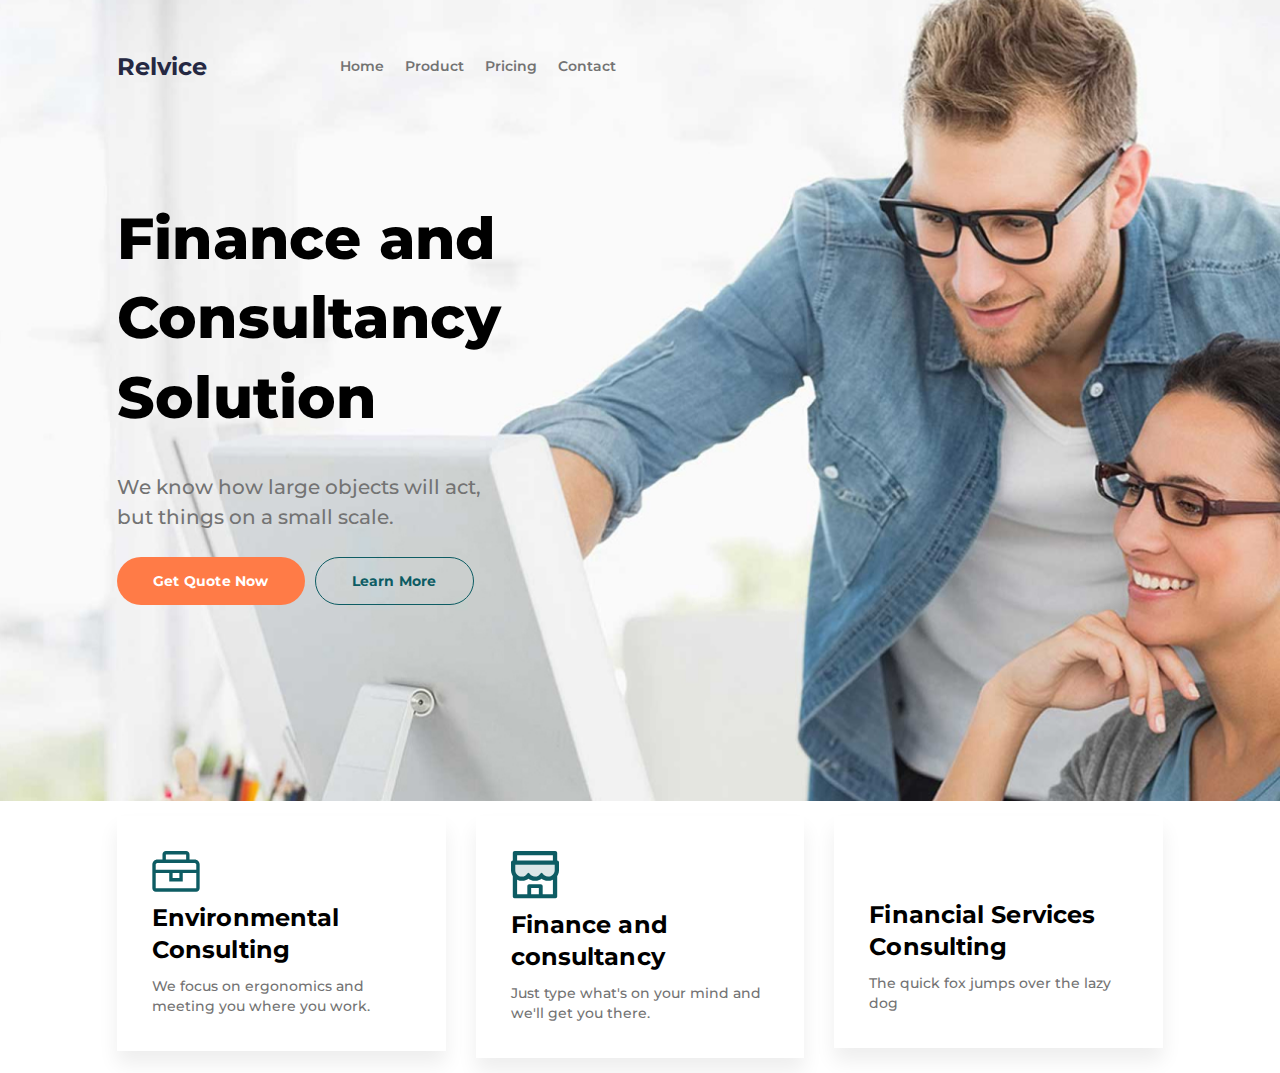
==== Reivise/index.html @ 0634bcf1 "new" ====
<!DOCTYPE html>
<html lang="en">
<head>
    <meta charset="UTF-8">
    <meta name="viewport" content="width=device-width, initial-scale=1.0">
    <link href="https://fonts.googleapis.com/css?family=Montserrat:regular,500,600,700,800&dispaly=swap" rel="stylesheet" />
    <link rel="stylesheet" href="./css/reset.css">
    <link rel="stylesheet" href="./css/style.css">
    <link rel="stylesheet" href="./css/adaptiv.css">
    <title>Relvice</title>
</head>
<body>
    <div class="wrapper">
        <header class="header">
            <div class="header__container _container">
                <a href="" class="header__logo">
                    Relvice
                </a>
                <nav class="header__menu menu">
                    <ul class="menu__list">
                        <li class="menu__item">
                            <a href="" class="menu__link">Home</a>
                        </li>
                        <li class="menu__item">
                            <a href="" class="menu__link">Product</a>
                        </li>
                        <li class="menu__item">
                            <a href="" class="menu__link">Pricing</a>
                        </li>
                        <li class="menu__item">
                            <a href="" class="menu__link">Contact</a>
                        </li>
                    </ul>
                </nav>
            </div>
        </header>
        <main class="page">
            <div class="page__main-block main-block">
                <div class="main-block__container _container">
                    <div class="main-block__body">
                        <h1 class="main-block__title">
                            Finance and Consultancy Solution
                        </h1>
                        <div class="main-block__text">
                            We know how large objects will act, but things on a small scale.
                        </div>
                        <div class="main-block__buttons">
                            <a href="" class="main-block__button">Get Quote Now</a>
                            <a href="" class="main-block__button main-block__button_border">Learn More</a>
                        </div>
                    </div>
                </div>
                <div class="main-block__image _ibg">
                    <img src="./img/main-background.jpg" alt="cover">
                </div>
            </div>
            <section class="page__services services">
                <div class="services__container _container">
                    <div class="services__body">
                        <div class="services__collum">
                            <div class="services__item item-service">
                                <div class="item-service__icon">
                                    <img src="./img/icon_1.svg" alt="Environmental Consulting">
                                </div>
                                <h3 class="item-service__title">
                                    Environmental Consulting
                                </h3>
                                <div class="item-service__text">
                                    We focus on ergonomics and
                                    meeting you where you work.
                                </div>
                            </div>
                        </div>
                        <div class="services__collum">
                            <div class="services__item item-service">
                                <div class="item-service__icon">
                                    <img src="./img/icon_2.svg" alt="Finance and consultancy ">
                                </div>
                                <h3 class="item-service__title">
                                    Finance and consultancy
                                </h3>
                                <div class="item-service__text">
                                    Just type what's on your mind
                                    and we'll get you there.
                                </div>
                            </div>
                        </div>
                        <div class="services__collum">
                            <div class="services__item item-service">
                                <div class="item-service__icon">
                                    <img src="./img/hover-icon_3.svg" alt="Financial Services Consulting">
                                </div>
                                <h3 class="item-service__title">
                                    Financial Services Consulting
                                </h3>
                                <div class="item-service__text">
                                    The quick fox jumps over the
                                    lazy dog
                                </div>
                            </div>
                        </div>
                    </div>
                </div>
            </section>
        </main>
        <footer class="footer">

        </footer>
    </div>
    <script src="./js/script.js"></script>
</body>
</html>
---- Reivise/css/style.css ----
html,
body{
	height: 100%;
	line-height: 1;
	font-size: 14px;
    font-weight: 500;
	font-family: Montserrat;
}

/* colors---------------------------------------------------------------------- */
:root{
    --main-blue: #252842;
    --main-gray: #737373;
    --button-orange:#ff7b47;
    --button-green:#0d5c63;
}

/* Header ----------------------------------------------------------------------*/
.header{
    position: absolute;
    width: 100%;
    left: 0;
    top: 0;
    z-index: 50;
}
.header__container{
    display: flex;

    min-height: 104px;
    align-items: center;
}
.header__logo{
    font-size: 24px;
    font-weight: 700;
    color: var(--main-blue);
}
.header__menu{
    margin: 0px 0px 0px 133px;
}



/* menu -------------------------------------------------------------------------*/

.menu{
    padding: 5px 0;
}
.menu__list{
    flex-wrap: wrap;
    display: flex;
}
.menu__item:not(:last-child){
    margin-right: 21px;
    
}
.menu__link{
    color: var(--main-gray);
    font-weight: 600;
    line-height: 171%;
}

/* main ------------------------------------------------------------- */
.page{
    flex: 1 1 auto;
}
.page__services {}
/* main-block -------------------------------------------------------- */
.main-block{
position: relative;
}
.main-block__body{
    padding: 184px 0px 191px 0px;
    position: relative;
    z-index: 2;
    max-width: 400px;
}
.main-block__body > *:not(:last-child){
    margin-bottom: 35px;
}
.main-block__title{
    font-size: 58px;
    line-height: 137%;
    font-weight: 800;
    letter-spacing: 0.2px;
}
.main-block__text{
    color: var(--main-gray);
    font-size: 20px;
    line-height: 150%;
}
.main-block__buttons{
    display: inline-flex;
    flex-wrap: wrap;
    margin: -10px 0px;
}
.main-block__button{
    background-color: var(--button-orange);
    border-radius: 37px;
    display: flex;
    justify-content: center;
    align-items: center;
    text-align: center;
    letter-spacing: 0.2px;
    color: #fff;
    padding: 5px 36px;
    min-height: 48px;
    font-weight: 700;
    line-height: 150%;
}
.main-block__button_border{
    background-color: transparent;
    color: var(--button-green);
    border: 1px solid var(--button-green);
}
.main-block__image{
    position: absolute;
    width: 100%;
    height: 100%;
    top: 0;
    left: 0;

}

/* card-block-------------------------------------------------------- */

.services__body {
    display: flex;
    margin: 0px -15px;
}

.services__collum {
    padding: 0px 15px;
    flex: 0 1 33.333%;
}

.services__item {
    box-shadow: 0px 13px 19px rgba(0,0, 0, 0.07);
    background-color: #fff;
    padding: 35px;
}
.item-service > *:not(:last-child){
    margin-bottom: 10px;
}


.item-service__title {
    font-weight: 700;
    font-size: 24px;
    letter-spacing: 0.1px;
    line-height: 133%;
}

.item-service__text {
    color: var(--main-gray);
    line-height: 143%;
}


/* footer------------------------------------------------------------ */
---- Reivise/css/adaptiv.css ----
@media (max-width: 1300px) {
    .main-block__image img {
        object-position: right;
    }
}
@media (max-width: 992px){
    .header__menu {
        margin-left: 80px;
    }
    .main-block__image{
        opacity: 0.5;
    }
    .main-block__body{
        padding-top:120px;
    }
}
@media (max-width: 767px){
    .header__menu {
        margin-left: 50px;
    }
}
@media (max-width: 479px){
    .header__menu {
        margin-left: 20px;
    }
    .menu__link{
        font-size: 18px;
    }
    .header__container{
        min-height: 70px;
    }
    .main-block__title{
        font-size: 42px;
    }
    .main-block__button{
        flex: 1 1 100%;
    }
    .main-block__button:not(:last-child){
        margin-bottom: 10px;
    }
}

@media (min-width: 479px){
    .main-block__button{
        margin-right: 10px;
    }
}
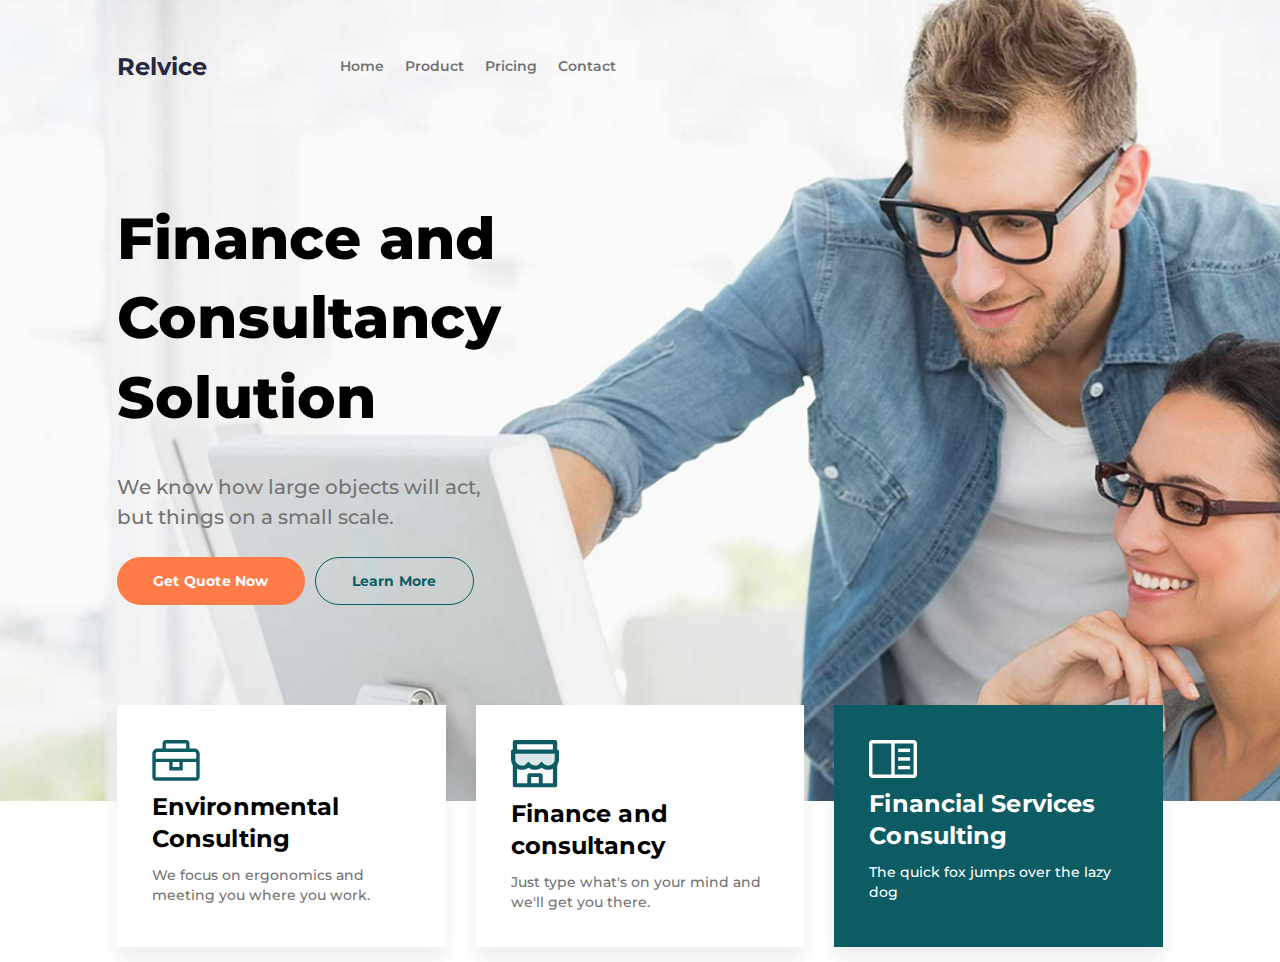
==== commit f4a53238: "new" ====
--- a/Reivise/index.html
+++ b/Reivise/index.html
@@ -1,112 +1,115 @@
 <!DOCTYPE html>
 <html lang="en">
-<head>
-    <meta charset="UTF-8">
-    <meta name="viewport" content="width=device-width, initial-scale=1.0">
-    <link href="https://fonts.googleapis.com/css?family=Montserrat:regular,500,600,700,800&dispaly=swap" rel="stylesheet" />
-    <link rel="stylesheet" href="./css/reset.css">
-    <link rel="stylesheet" href="./css/style.css">
-    <link rel="stylesheet" href="./css/adaptiv.css">
+  <head>
+    <meta charset="UTF-8" />
+    <meta name="viewport" content="width=device-width, initial-scale=1.0" />
+    <link
+      href="https://fonts.googleapis.com/css?family=Montserrat:regular,500,600,700,800&dispaly=swap"
+      rel="stylesheet"
+    />
+    <link rel="stylesheet" href="./css/reset.css" />
+    <link rel="stylesheet" href="./css/style.css" />
+    <link rel="stylesheet" href="./css/adaptiv.css" />
     <title>Relvice</title>
-</head>
-<body>
+  </head>
+  <body>
     <div class="wrapper">
-        <header class="header">
-            <div class="header__container _container">
-                <a href="" class="header__logo">
-                    Relvice
-                </a>
-                <nav class="header__menu menu">
-                    <ul class="menu__list">
-                        <li class="menu__item">
-                            <a href="" class="menu__link">Home</a>
-                        </li>
-                        <li class="menu__item">
-                            <a href="" class="menu__link">Product</a>
-                        </li>
-                        <li class="menu__item">
-                            <a href="" class="menu__link">Pricing</a>
-                        </li>
-                        <li class="menu__item">
-                            <a href="" class="menu__link">Contact</a>
-                        </li>
-                    </ul>
-                </nav>
+      <header class="header">
+        <div class="header__container _container">
+          <a href="" class="header__logo"> Relvice </a>
+          <nav class="header__menu menu">
+            <ul class="menu__list">
+              <li class="menu__item">
+                <a href="" class="menu__link">Home</a>
+              </li>
+              <li class="menu__item">
+                <a href="" class="menu__link">Product</a>
+              </li>
+              <li class="menu__item">
+                <a href="" class="menu__link">Pricing</a>
+              </li>
+              <li class="menu__item">
+                <a href="" class="menu__link">Contact</a>
+              </li>
+            </ul>
+          </nav>
+        </div>
+      </header>
+      <main class="page">
+        <div class="page__main-block main-block">
+          <div class="main-block__container _container">
+            <div class="main-block__body">
+              <h1 class="main-block__title">
+                Finance and Consultancy Solution
+              </h1>
+              <div class="main-block__text">
+                We know how large objects will act, but things on a small scale.
+              </div>
+              <div class="main-block__buttons">
+                <a href="" class="main-block__button">Get Quote Now</a>
+                <a href="" class="main-block__button main-block__button_border"
+                  >Learn More</a
+                >
+              </div>
             </div>
-        </header>
-        <main class="page">
-            <div class="page__main-block main-block">
-                <div class="main-block__container _container">
-                    <div class="main-block__body">
-                        <h1 class="main-block__title">
-                            Finance and Consultancy Solution
-                        </h1>
-                        <div class="main-block__text">
-                            We know how large objects will act, but things on a small scale.
-                        </div>
-                        <div class="main-block__buttons">
-                            <a href="" class="main-block__button">Get Quote Now</a>
-                            <a href="" class="main-block__button main-block__button_border">Learn More</a>
-                        </div>
-                    </div>
+          </div>
+          <div class="main-block__image _ibg">
+            <img src="./img/main-background.jpg" alt="cover" />
+          </div>
+        </div>
+        <section class="page__services services">
+          <div class="services__container _container">
+            <div class="services__body">
+              <div class="services__collum">
+                <div class="services__item item-service">
+                  <div class="item-service__icon">
+                    <img
+                      src="./img/icon_1.svg"
+                      alt="Environmental Consulting"
+                    />
+                  </div>
+                  <h3 class="item-service__title">Environmental Consulting</h3>
+                  <div class="item-service__text">
+                    We focus on ergonomics and meeting you where you work.
+                  </div>
                 </div>
-                <div class="main-block__image _ibg">
-                    <img src="./img/main-background.jpg" alt="cover">
+              </div>
+              <div class="services__collum">
+                <div class="services__item item-service">
+                  <div class="item-service__icon">
+                    <img
+                      src="./img/icon_2.svg"
+                      alt="Finance and consultancy "
+                    />
+                  </div>
+                  <h3 class="item-service__title">Finance and consultancy</h3>
+                  <div class="item-service__text">
+                    Just type what's on your mind and we'll get you there.
+                  </div>
                 </div>
+              </div>
+              <div class="services__collum">
+                <div class="services__item item-service item-service__green">
+                  <div class="item-service__icon">
+                    <img
+                      src="./img/hover-icon_3.svg"
+                      alt="Financial Services Consulting"
+                    />
+                  </div>
+                  <h3 class="item-service__title">
+                    Financial Services Consulting
+                  </h3>
+                  <div class="item-service__text">
+                    The quick fox jumps over the lazy dog
+                  </div>
+                </div>
+              </div>
             </div>
-            <section class="page__services services">
-                <div class="services__container _container">
-                    <div class="services__body">
-                        <div class="services__collum">
-                            <div class="services__item item-service">
-                                <div class="item-service__icon">
-                                    <img src="./img/icon_1.svg" alt="Environmental Consulting">
-                                </div>
-                                <h3 class="item-service__title">
-                                    Environmental Consulting
-                                </h3>
-                                <div class="item-service__text">
-                                    We focus on ergonomics and
-                                    meeting you where you work.
-                                </div>
-                            </div>
-                        </div>
-                        <div class="services__collum">
-                            <div class="services__item item-service">
-                                <div class="item-service__icon">
-                                    <img src="./img/icon_2.svg" alt="Finance and consultancy ">
-                                </div>
-                                <h3 class="item-service__title">
-                                    Finance and consultancy
-                                </h3>
-                                <div class="item-service__text">
-                                    Just type what's on your mind
-                                    and we'll get you there.
-                                </div>
-                            </div>
-                        </div>
-                        <div class="services__collum">
-                            <div class="services__item item-service">
-                                <div class="item-service__icon">
-                                    <img src="./img/hover-icon_3.svg" alt="Financial Services Consulting">
-                                </div>
-                                <h3 class="item-service__title">
-                                    Financial Services Consulting
-                                </h3>
-                                <div class="item-service__text">
-                                    The quick fox jumps over the
-                                    lazy dog
-                                </div>
-                            </div>
-                        </div>
-                    </div>
-                </div>
-            </section>
-        </main>
-        <footer class="footer">
-
-        </footer>
+          </div>
+        </section>
+      </main>
+      <footer class="footer"></footer>
     </div>
     <script src="./js/script.js"></script>
-</body>
-</html>+  </body>
+</html>
--- a/Reivise/css/style.css
+++ b/Reivise/css/style.css
@@ -1,99 +1,100 @@
 html,
-body{
-	height: 100%;
-	line-height: 1;
-	font-size: 14px;
+body {
+    height: 100%;
+    line-height: 1;
+    font-size: 14px;
     font-weight: 500;
-	font-family: Montserrat;
+    font-family: Montserrat;
 }
 
 /* colors---------------------------------------------------------------------- */
-:root{
+:root {
     --main-blue: #252842;
     --main-gray: #737373;
-    --button-orange:#ff7b47;
-    --button-green:#0d5c63;
+    --button-orange: #ff7b47;
+    --button-green: #0d5c63;
 }
 
 /* Header ----------------------------------------------------------------------*/
-.header{
+.header {
     position: absolute;
     width: 100%;
     left: 0;
     top: 0;
     z-index: 50;
 }
-.header__container{
+.header__container {
     display: flex;
 
     min-height: 104px;
     align-items: center;
 }
-.header__logo{
+.header__logo {
     font-size: 24px;
     font-weight: 700;
     color: var(--main-blue);
 }
-.header__menu{
+.header__menu {
     margin: 0px 0px 0px 133px;
 }
 
-
-
 /* menu -------------------------------------------------------------------------*/
 
-.menu{
+.menu {
     padding: 5px 0;
 }
-.menu__list{
+.menu__list {
     flex-wrap: wrap;
     display: flex;
 }
-.menu__item:not(:last-child){
+.menu__item:not(:last-child) {
     margin-right: 21px;
-    
 }
-.menu__link{
+.menu__link {
     color: var(--main-gray);
     font-weight: 600;
     line-height: 171%;
 }
 
 /* main ------------------------------------------------------------- */
-.page{
+.page {
     flex: 1 1 auto;
 }
-.page__services {}
+.page__services {
+    margin-top: -111px;
+    position: relative;
+    z-index: 2;
+}
 /* main-block -------------------------------------------------------- */
-.main-block{
-position: relative;
+.main-block {
+    position: relative;
 }
-.main-block__body{
+.main-block__body {
     padding: 184px 0px 191px 0px;
     position: relative;
     z-index: 2;
     max-width: 400px;
 }
-.main-block__body > *:not(:last-child){
+.main-block__body > *:not(:last-child) {
     margin-bottom: 35px;
 }
-.main-block__title{
+.main-block__title {
     font-size: 58px;
     line-height: 137%;
     font-weight: 800;
     letter-spacing: 0.2px;
 }
-.main-block__text{
+.main-block__text {
     color: var(--main-gray);
     font-size: 20px;
     line-height: 150%;
 }
-.main-block__buttons{
+.main-block__buttons {
     display: inline-flex;
     flex-wrap: wrap;
     margin: -10px 0px;
 }
-.main-block__button{
+.main-block__button {
     background-color: var(--button-orange);
     border-radius: 37px;
     display: flex;
@@ -107,41 +108,45 @@
     font-weight: 700;
     line-height: 150%;
 }
-.main-block__button_border{
+.main-block__button_border {
     background-color: transparent;
     color: var(--button-green);
     border: 1px solid var(--button-green);
 }
-.main-block__image{
+.main-block__image {
     position: absolute;
     width: 100%;
     height: 100%;
     top: 0;
     left: 0;
-
 }
 
 /* card-block-------------------------------------------------------- */
 
-.services__body {
-    display: flex;
-    margin: 0px -15px;
-}
-
 .services__collum {
     padding: 0px 15px;
     flex: 0 1 33.333%;
+    margin-bottom: 30px;
 }
 
 .services__item {
-    box-shadow: 0px 13px 19px rgba(0,0, 0, 0.07);
+    height: 100%;
+    box-shadow: 0px 13px 19px rgba(0, 0, 0, 0.07);
     background-color: #fff;
     padding: 35px;
 }
-.item-service > *:not(:last-child){
+.item-service__green {
+    background-color: var(--button-green);
+}
+.item-service__green .item-service__title {
+    color: #fff;
+}
+.item-service__green .item-service__text {
+    color: #fff;
+}
+.item-service > *:not(:last-child) {
     margin-bottom: 10px;
 }
-
 
 .item-service__title {
     font-weight: 700;
@@ -155,5 +160,4 @@
     line-height: 143%;
 }
 
-
 /* footer------------------------------------------------------------ */
--- a/Reivise/css/adaptiv.css
+++ b/Reivise/css/adaptiv.css
@@ -3,45 +3,59 @@
         object-position: right;
     }
 }
-@media (max-width: 992px){
+@media (max-width: 992px) {
     .header__menu {
         margin-left: 80px;
     }
-    .main-block__image{
+    .main-block__image {
         opacity: 0.5;
     }
-    .main-block__body{
-        padding-top:120px;
+    .main-block__body {
+        padding-top: 120px;
+    }
+    .services__collum {
+        flex: 0 1 50%;
+    }
+    .services__collum:last-child {
+        flex: 1 1 100%;
     }
 }
-@media (max-width: 767px){
+
+@media (max-width: 767px) {
     .header__menu {
         margin-left: 50px;
     }
 }
-@media (max-width: 479px){
+@media (min-width: 670px) {
+    .services__body {
+        display: flex;
+        flex-wrap: wrap;
+        margin: 0px -15px -30px;
+    }
+}
+@media (max-width: 479px) {
     .header__menu {
         margin-left: 20px;
     }
-    .menu__link{
+    .menu__link {
         font-size: 18px;
     }
-    .header__container{
+    .header__container {
         min-height: 70px;
     }
-    .main-block__title{
+    .main-block__title {
         font-size: 42px;
     }
-    .main-block__button{
+    .main-block__button {
         flex: 1 1 100%;
     }
-    .main-block__button:not(:last-child){
+    .main-block__button:not(:last-child) {
         margin-bottom: 10px;
     }
 }
 
-@media (min-width: 479px){
-    .main-block__button{
+@media (min-width: 479px) {
+    .main-block__button {
         margin-right: 10px;
     }
 }
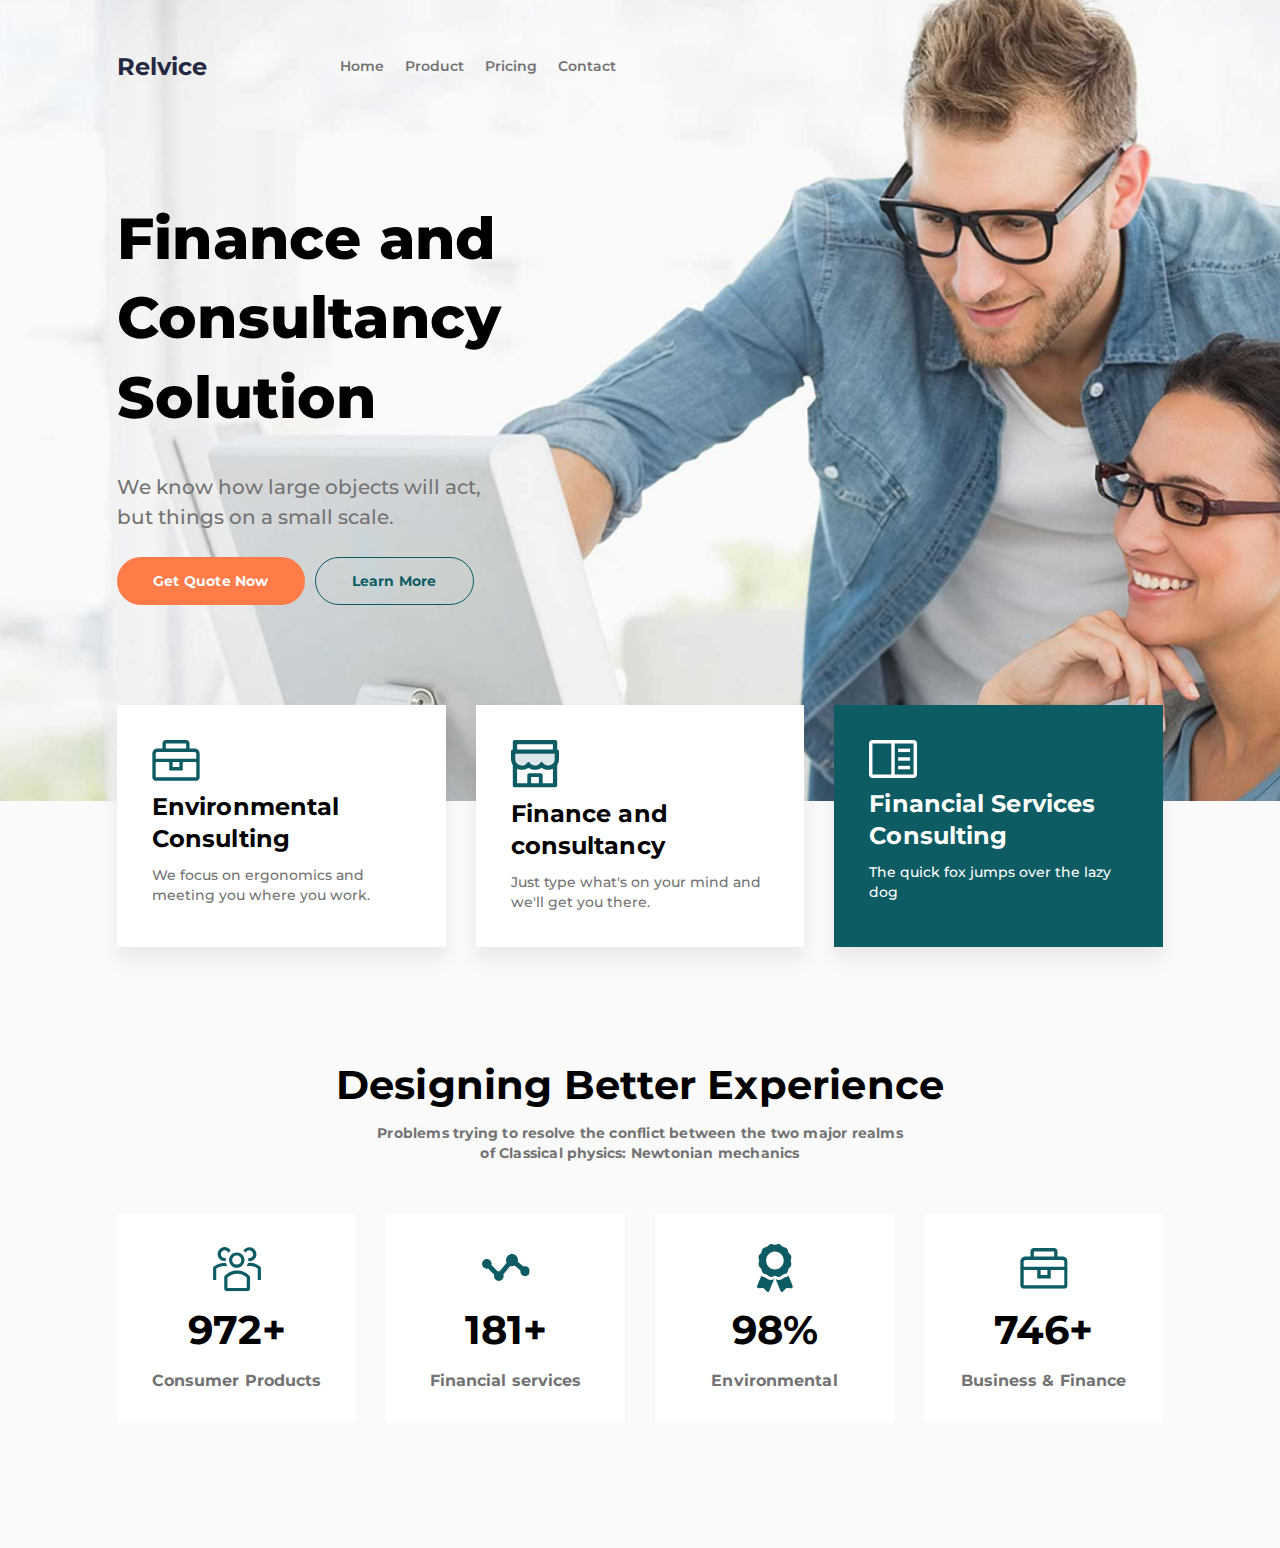
==== commit bf4a6e67: "new" ====
--- a/Reivise/index.html
+++ b/Reivise/index.html
@@ -64,7 +64,7 @@
                 <div class="services__item item-service">
                   <div class="item-service__icon">
                     <img
-                      src="./img/icon_1.svg"
+                      src="./img/services/icon_1.svg"
                       alt="Environmental Consulting"
                     />
                   </div>
@@ -78,7 +78,7 @@
                 <div class="services__item item-service">
                   <div class="item-service__icon">
                     <img
-                      src="./img/icon_2.svg"
+                      src="./img/services/icon_2.svg"
                       alt="Finance and consultancy "
                     />
                   </div>
@@ -92,7 +92,7 @@
                 <div class="services__item item-service item-service__green">
                   <div class="item-service__icon">
                     <img
-                      src="./img/hover-icon_3.svg"
+                      src="./img/services/hover-icon_3.svg"
                       alt="Financial Services Consulting"
                     />
                   </div>
@@ -107,6 +107,56 @@
             </div>
           </div>
         </section>
+        <section class="advantages page__advantages">
+          <div class="advantages__container _container">
+            <div class="advantages__header header-block">
+              <h2 class="header-block__title">Designing Better Experience</h2>
+              <div class="header-block__sub-title">
+                Problems trying to resolve the conflict between the two major
+                realms <br />
+                of Classical physics: Newtonian mechanics
+              </div>
+            </div>
+            <div class="advantages__body">
+              <div class="advantages__collum">
+                <div class="advantages__item">
+                  <div class="advantages__icon">
+                    <img src="./img/advantages/consumers.svg" alt="" />
+                  </div>
+                  <div class="advantages__value">972+</div>
+                  <div class="advantages__text">Consumer Products</div>
+                </div>
+              </div>
+              <div class="advantages__collum">
+                <div class="advantages__item">
+                  <div class="advantages__icon">
+                    <img src="./img/advantages/finance.svg" alt="" />
+                  </div>
+                  <div class="advantages__value">181+</div>
+                  <div class="advantages__text">Financial services</div>
+                </div>
+              </div>
+              <div class="advantages__collum">
+                <div class="advantages__item">
+                  <div class="advantages__icon">
+                    <img src="./img/advantages/environmental.svg" alt="" />
+                  </div>
+                  <div class="advantages__value">98%</div>
+                  <div class="advantages__text">Environmental</div>
+                </div>
+              </div>
+              <div class="advantages__collum">
+                <div class="advantages__item">
+                  <div class="advantages__icon">
+                    <img src="./img/advantages/business.svg" alt="" />
+                  </div>
+                  <div class="advantages__value">746+</div>
+                  <div class="advantages__text">Business & Finance</div>
+                </div>
+              </div>
+            </div>
+          </div>
+        </section>
       </main>
       <footer class="footer"></footer>
     </div>
--- a/Reivise/css/style.css
+++ b/Reivise/css/style.css
@@ -5,6 +5,7 @@
     font-size: 14px;
     font-weight: 500;
     font-family: Montserrat;
+    background-color: var(--background-white);
 }
 
 /* colors---------------------------------------------------------------------- */
@@ -13,6 +14,8 @@
     --main-gray: #737373;
     --button-orange: #ff7b47;
     --button-green: #0d5c63;
+    --base-white: #fff;
+    --background-white: #fafafa;
 }
 
 /* Header ----------------------------------------------------------------------*/
@@ -38,25 +41,7 @@
     margin: 0px 0px 0px 133px;
 }
 
-/* menu -------------------------------------------------------------------------*/
-
-.menu {
-    padding: 5px 0;
-}
-.menu__list {
-    flex-wrap: wrap;
-    display: flex;
-}
-.menu__item:not(:last-child) {
-    margin-right: 21px;
-}
-.menu__link {
-    color: var(--main-gray);
-    font-weight: 600;
-    line-height: 171%;
-}
-
-/* main ------------------------------------------------------------- */
+/* page ------------------------------------------------------------- */
 .page {
     flex: 1 1 auto;
 }
@@ -65,6 +50,45 @@
     position: relative;
     z-index: 2;
 }
+.page__advantages {
+}
+/* header-block ------------------------------------------------------------- */
+
+.header-block {
+    text-align: center;
+    font-weight: 700;
+    letter-spacing: 0.2px;
+}
+.header-block__title {
+    font-size: 40px;
+    line-height: 142%;
+}
+.header-block__title:not(:last-child) {
+    margin-bottom: 10px;
+}
+.header-block__sub-title {
+    line-height: 142%;
+    color: var(--main-gray);
+}
+
+/* menu -------------------------------------------------------------------------*/
+
+.menu {
+    padding: 5px 0;
+}
+.menu__list {
+    flex-wrap: wrap;
+    display: flex;
+}
+.menu__item:not(:last-child) {
+    margin-right: 21px;
+}
+.menu__link {
+    color: var(--main-gray);
+    font-weight: 600;
+    line-height: 171%;
+}
+
 /* main-block -------------------------------------------------------- */
 .main-block {
     position: relative;
@@ -102,7 +126,7 @@
     align-items: center;
     text-align: center;
     letter-spacing: 0.2px;
-    color: #fff;
+    color: var(--base-white);
     padding: 5px 36px;
     min-height: 48px;
     font-weight: 700;
@@ -132,17 +156,17 @@
 .services__item {
     height: 100%;
     box-shadow: 0px 13px 19px rgba(0, 0, 0, 0.07);
-    background-color: #fff;
+    background-color: var(--base-white);
     padding: 35px;
 }
 .item-service__green {
     background-color: var(--button-green);
 }
 .item-service__green .item-service__title {
-    color: #fff;
+    color: var(--base-white);
 }
 .item-service__green .item-service__text {
-    color: #fff;
+    color: var(--base-white);
 }
 .item-service > *:not(:last-child) {
     margin-bottom: 10px;
@@ -159,5 +183,47 @@
     color: var(--main-gray);
     line-height: 143%;
 }
+/* advantages-------------------------------------------------------- */
+.advantages {
+    padding: 80px 0px;
+}
+.advantages__header {
+    margin-bottom: 50px;
+}
+.advantages__body {
+    display: flex;
+    flex-wrap: wrap;
+    margin: 0px -15px;
+}
+.advantages__collum {
+    margin-bottom: 30px;
+    padding: 0px 15px;
+    flex: 0 1 25%;
+}
+.advantages__item {
+    background-color: var(--base-white);
+    padding: 30px;
+    font-weight: 700;
+    text-align: center;
+}
+.advantages__item > *:not(:last-child) {
+    margin-bottom: 10px;
+}
+.advantages__icon {
+    height: 48px;
+    display: flex;
+    align-items: flex-end;
+    justify-content: center;
+}
+.advantages__value {
+    font-size: 40px;
+    line-height: 142%;
+}
+.advantages__text {
+    color: var(--main-gray);
+    font-size: 16px;
+    letter-spacing: 0.1px;
+    line-height: 150%;
+}
 
 /* footer------------------------------------------------------------ */
--- a/Reivise/css/adaptiv.css
+++ b/Reivise/css/adaptiv.css
@@ -1,6 +1,11 @@
 @media (max-width: 1300px) {
     .main-block__image img {
         object-position: right;
+    }
+}
+@media (max-width: 1020px) {
+    .advantages__collum {
+        flex: 0 1 50%;
     }
 }
 @media (max-width: 992px) {
@@ -19,18 +24,37 @@
     .services__collum:last-child {
         flex: 1 1 100%;
     }
+    .services__item {
+        padding: 25px;
+    }
+    .services__collum:not(:last-child) {
+        margin-bottom: 30px;
+    }
+    .advantages {
+        padding: 50px 0px;
+    }
+    .header-block__title {
+        font-size: 35px;
+    }
 }
 
 @media (max-width: 767px) {
     .header__menu {
         margin-left: 50px;
     }
+    .advantages {
+        padding: 30px 0px;
+    }
+    .header-block__title {
+        font-size: 30px;
+    }
+    .advantages__header {
+        margin-bottom: 25px;
+    }
 }
-@media (min-width: 670px) {
-    .services__body {
-        display: flex;
-        flex-wrap: wrap;
-        margin: 0px -15px -30px;
+@media (max-width: 560px) {
+    .advantages__collum {
+        flex: 0 1 100%;
     }
 }
 @media (max-width: 479px) {
@@ -54,6 +78,14 @@
     }
 }
 
+@media (min-width: 670px) {
+    .services__body {
+        display: flex;
+        flex-wrap: wrap;
+        margin: 0px -15px -30px;
+    }
+}
+
 @media (min-width: 479px) {
     .main-block__button {
         margin-right: 10px;
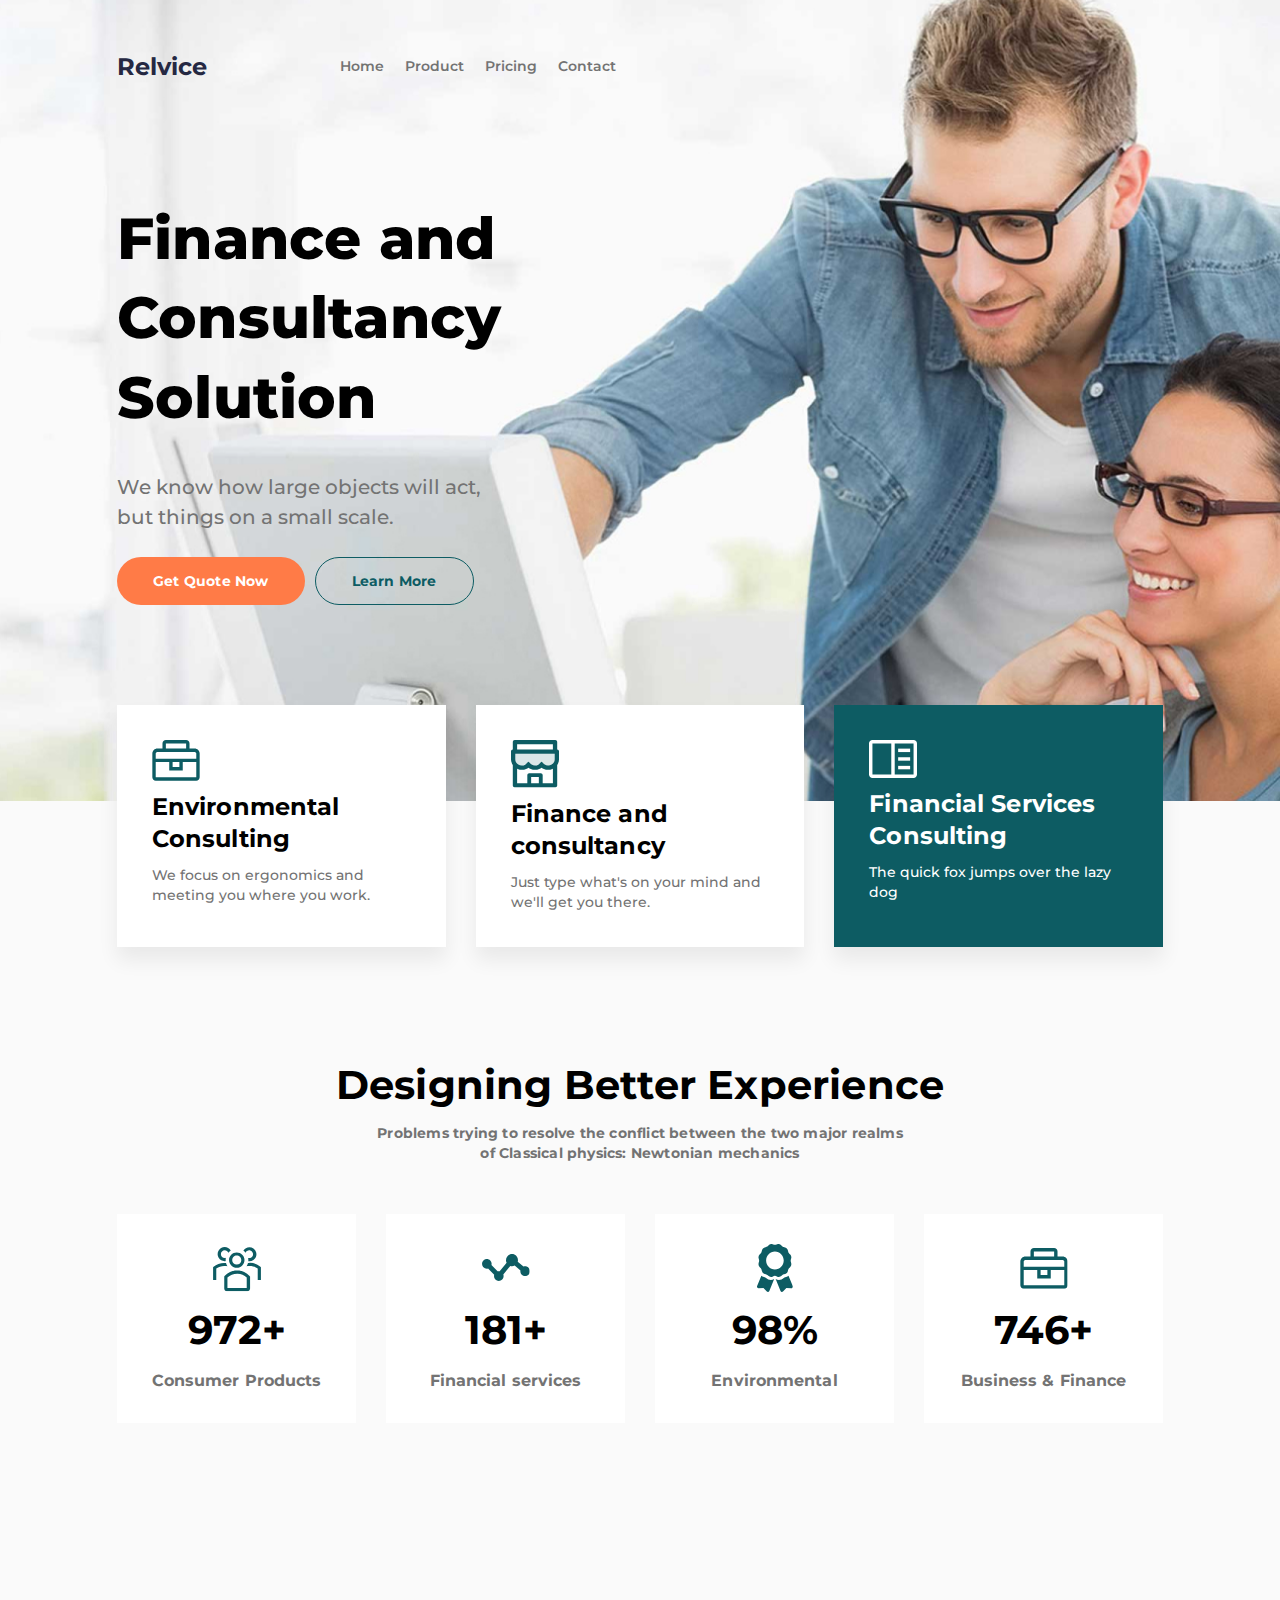
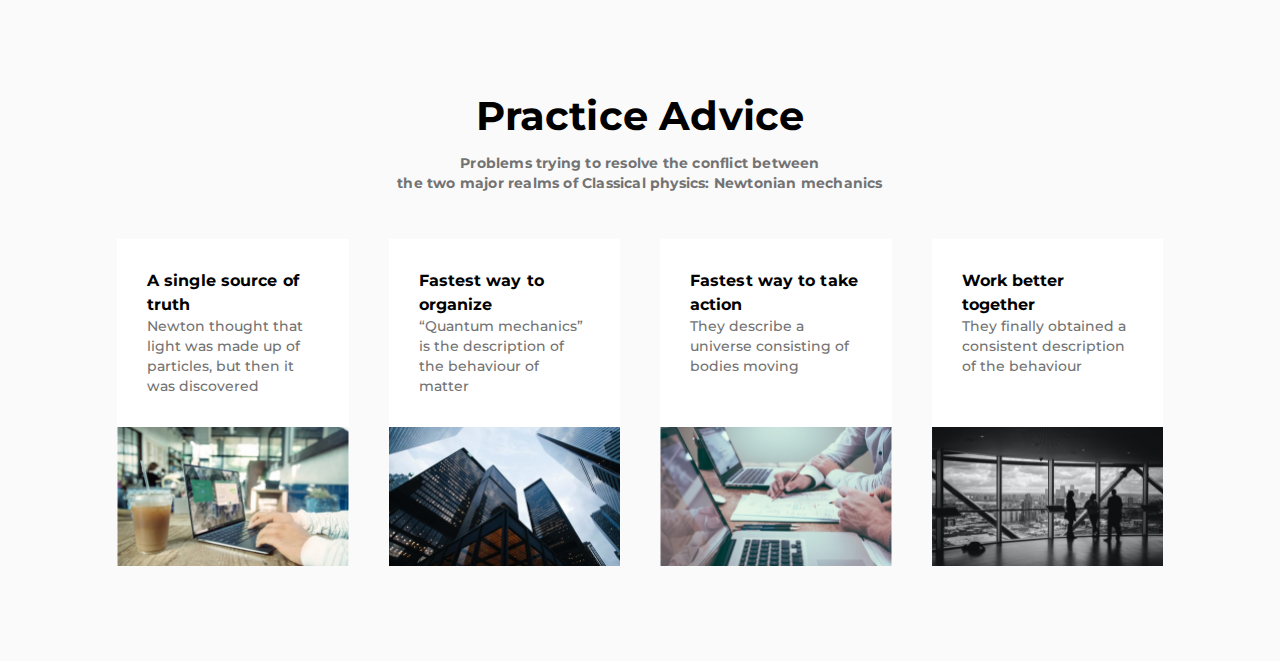
==== commit 6d878cf9: "new again" ====
--- a/Reivise/index.html
+++ b/Reivise/index.html
@@ -157,6 +157,88 @@
             </div>
           </div>
         </section>
+        <section class="page__practice practice">
+          <div class="practice__container _container">
+            <div class="practice__header header-block">
+              <h2 class="header-block__title">Practice Advice</h2>
+              <div class="header-block__sub-title">
+                Problems trying to resolve the conflict between <br />
+                the two major realms of Classical physics: Newtonian mechanics
+              </div>
+            </div>
+            <div class="practice__body">
+              <div class="practice__collum">
+                <article class="practice__item item-practice">
+                  <div class="item-plactice__content">
+                    <a href="" class="item-practice__link">
+                      <h4 class="item-practice__title">
+                        A single source of truth
+                      </h4>
+                    </a>
+                    <div class="item-practice__text">
+                      Newton thought that light was made up of particles, but
+                      then it was discovered
+                    </div>
+                  </div>
+                  <a class="item-practice__image _ibg">
+                    <img src="./img/practice/practice_1.jpg" alt="" />
+                  </a>
+                </article>
+              </div>
+              <div class="practice__collum">
+                <article class="practice__item item-practice">
+                  <div class="item-plactice__content">
+                    <a href="" class="item-practice__link">
+                      <h4 class="item-practice__title">
+                        Fastest way to organize
+                      </h4>
+                    </a>
+                    <div class="item-practice__text">
+                      “Quantum mechanics” is the description of the behaviour of
+                      matter
+                    </div>
+                  </div>
+                  <a class="item-practice__image _ibg">
+                    <img src="./img/practice/practice_2.jpg" alt="" />
+                  </a>
+                </article>
+              </div>
+              <div class="practice__collum">
+                <article class="practice__item item-practice">
+                  <div class="item-plactice__content">
+                    <a href="" class="item-practice__link">
+                      <h4 class="item-practice__title">
+                        Fastest way to take action
+                      </h4>
+                    </a>
+                    <div class="item-practice__text">
+                      They describe a universe consisting of bodies moving
+                    </div>
+                  </div>
+                  <a class="item-practice__image _ibg">
+                    <img src="./img/practice/practice_3.jpg" alt="" />
+                  </a>
+                </article>
+              </div>
+              <div class="practice__collum">
+                <article class="practice__item item-practice">
+                  <div class="item-plactice__content">
+                    <a href="" class="item-practice__link">
+                      <h4 class="item-practice__title">Work better together</h4>
+                    </a>
+                    <div class="item-practice__text">
+                      They finally obtained a consistent description of the
+                      behaviour
+                    </div>
+                  </div>
+                  <a class="item-practice__image _ibg">
+                    <img src="./img/practice/practice_4.jpg" alt="" />
+                  </a>
+                </article>
+              </div>
+            </div>
+          </div>
+        </section>
       </main>
       <footer class="footer"></footer>
     </div>
--- a/Reivise/css/style.css
+++ b/Reivise/css/style.css
@@ -52,6 +52,8 @@
 }
 .page__advantages {
 }
+.page__practice {
+}
 /* header-block ------------------------------------------------------------- */
 
 .header-block {
@@ -225,5 +227,63 @@
     letter-spacing: 0.1px;
     line-height: 150%;
 }
+/* practice----------------------------------------------------------- */
+
+.practice {
+    padding: 125px 0 80px 0;
+}
+.practice__container {
+}
+
+.practice__header {
+    margin-bottom: 45px;
+}
+.practice__body {
+    margin: 0 -20px -30px;
+    display: flex;
+    flex-wrap: wrap;
+}
+.practice__collum {
+    padding: 0 20px;
+    margin-bottom: 30px;
+    flex: 0 1 25%;
+}
+.practice__item {
+}
+.item-plactice__content {
+    padding: 30px;
+    flex: 1 1 auto;
+}
+.item-practice {
+    background-color: var(--base-white);
+    display: flex;
+    height: 100%;
+    flex-direction: column;
+}
+.item-practice__link {
+    color: inherit;
+    display: inline-block;
+}
+.item-practice__link:hover {
+    text-decoration: underline;
+}
+.item-plactice__link:not(:last-child) {
+    margin-bottom: 15px;
+}
+.item-practice__title {
+    letter-spacing: 0.1px;
+    font-size: 16px;
+    line-height: 150%;
+
+    font-weight: 700;
+}
+.item-practice__text {
+    color: var(--main-gray);
+    line-height: 142%;
+}
+.item-practice__image {
+    padding-bottom: 60%;
+    display: block;
+}
 
 /* footer------------------------------------------------------------ */
--- a/Reivise/css/adaptiv.css
+++ b/Reivise/css/adaptiv.css
@@ -1,6 +1,11 @@
 @media (max-width: 1300px) {
     .main-block__image img {
         object-position: right;
+    }
+}
+@media (max-width: 1040px) {
+    .practice__collum {
+        flex: 0 1 50%;
     }
 }
 @media (max-width: 1020px) {
@@ -8,6 +13,7 @@
         flex: 0 1 50%;
     }
 }
+
 @media (max-width: 992px) {
     .header__menu {
         margin-left: 80px;
@@ -36,6 +42,9 @@
     .header-block__title {
         font-size: 35px;
     }
+    .practice {
+        padding: 40px 0 40px 0;
+    }
 }
 
 @media (max-width: 767px) {
@@ -50,6 +59,17 @@
     }
     .advantages__header {
         margin-bottom: 25px;
+    }
+    .practice {
+        padding: 0px 0 40px 0;
+    }
+    .practice__header {
+        margin: 0 0 25px 0;
+    }
+}
+@media (max-width: 630px) {
+    .practice__collum {
+        flex: 0 1 100%;
     }
 }
 @media (max-width: 560px) {
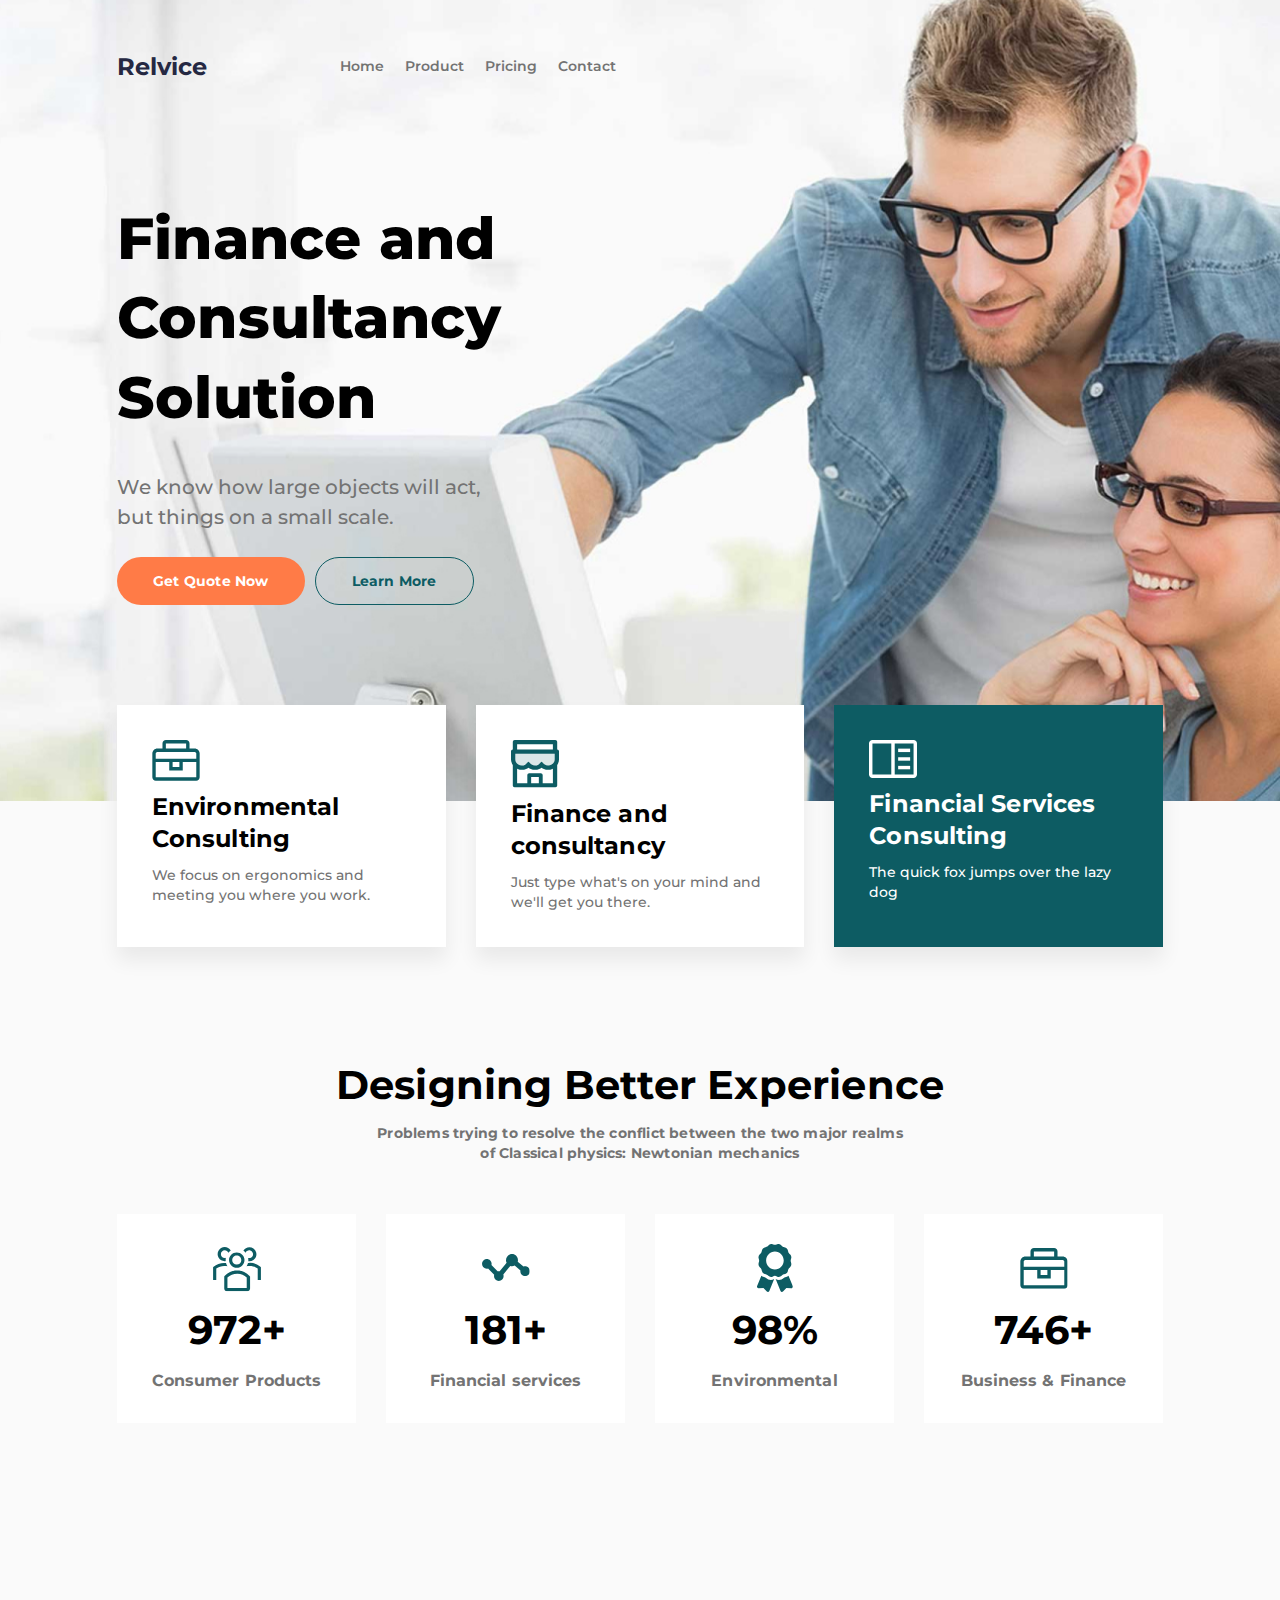
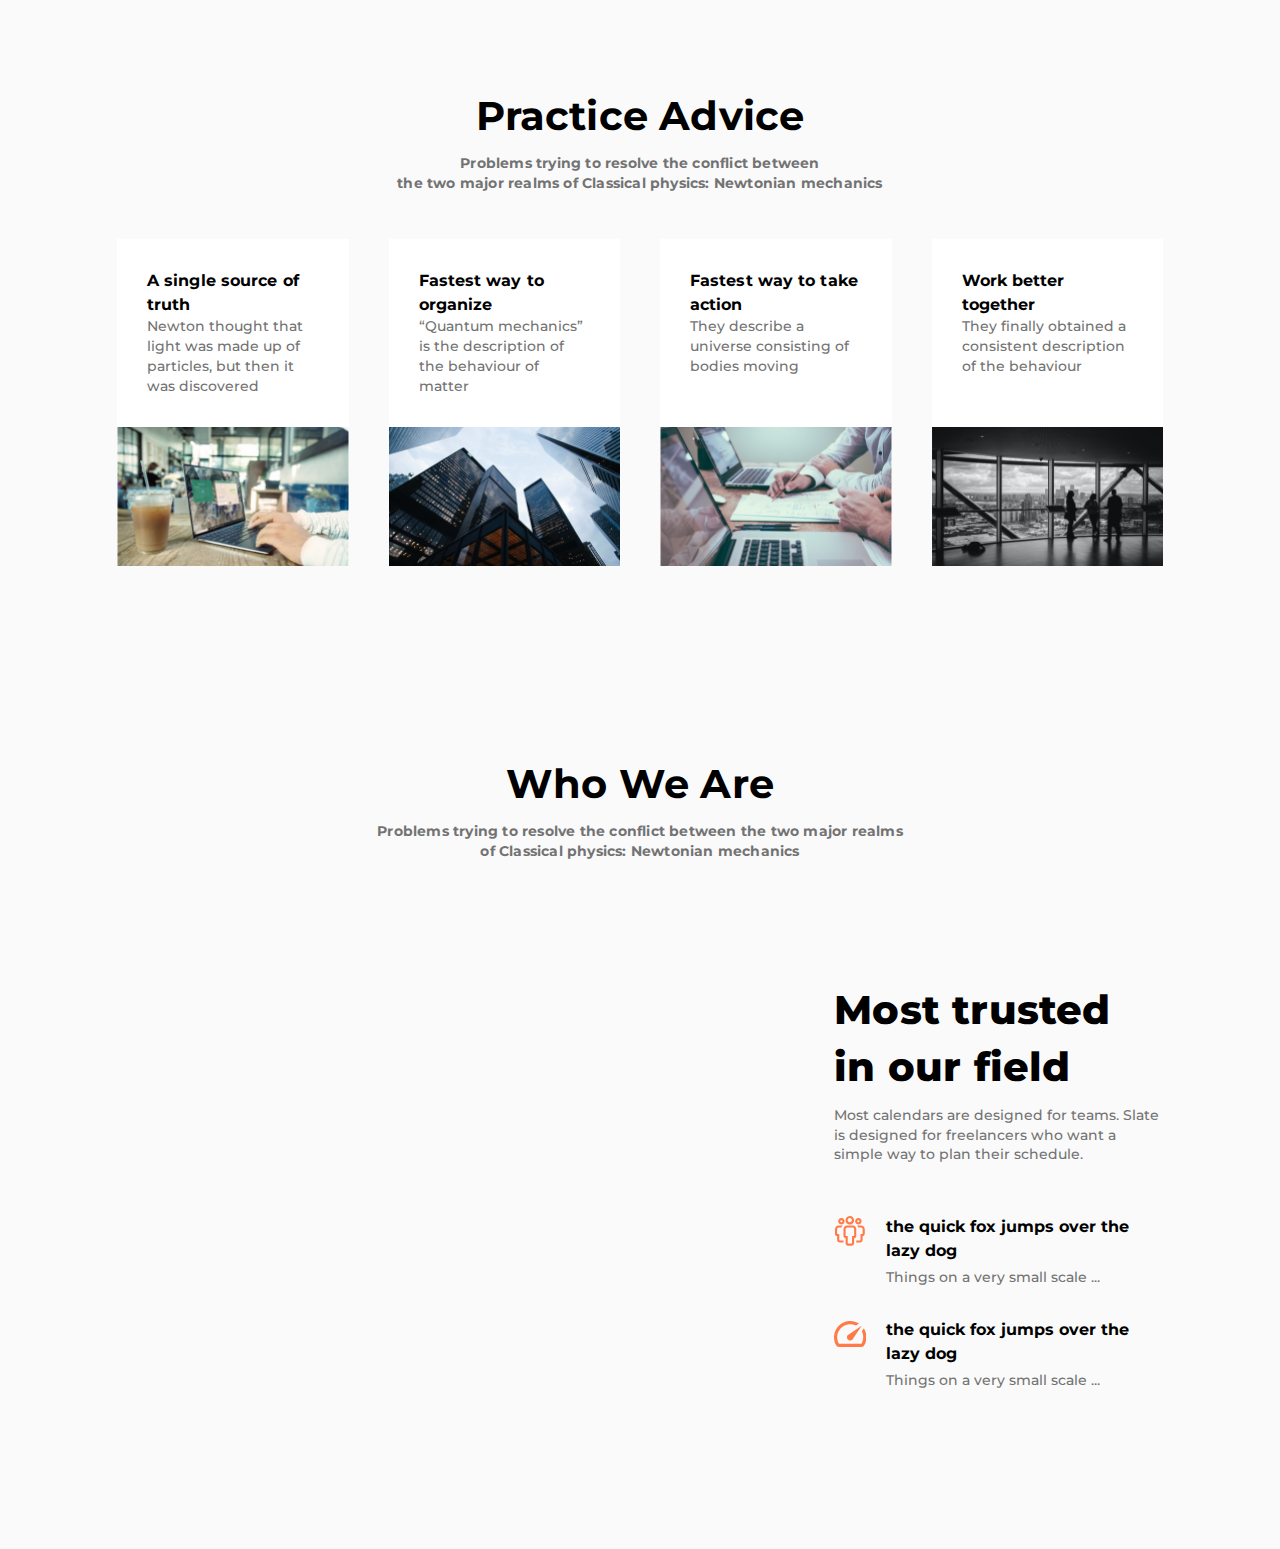
==== commit dc93cfff: "new" ====
--- a/Reivise/index.html
+++ b/Reivise/index.html
@@ -239,6 +239,68 @@
             </div>
           </div>
         </section>
+        <section class="page__whoweare whoweare">
+          <div class="whoweare__container _container">
+            <div class="whoweare__header header-block">
+              <h2 class="header-block__title">Who We Are</h2>
+              <div class="header-block__sub-title">
+                Problems trying to resolve the conflict between the two major
+                realms <br />
+                of Classical physics: Newtonian mechanics
+              </div>
+            </div>
+
+            <div class="whoweare__body">
+              <div class="whoweare__video">
+                <iframe
+                  width="560"
+                  height="315"
+                  src="https://www.youtube.com/embed/jfKfPfyJRdk?si=LTFrqSnytU9qESnj"
+                  title="YouTube video player"
+                  frameborder="0"
+                  allow="accelerometer; autoplay; clipboard-write; encrypted-media; gyroscope; picture-in-picture; web-share"
+                  referrerpolicy="strict-origin-when-cross-origin"
+                  allowfullscreen
+                ></iframe>
+              </div>
+              <div class="whoweare__content">
+                <h2 class="whoweare__title">Most trusted in our field</h2>
+                <div class="whoweare__text">
+                  Most calendars are designed for teams. Slate is designed for
+                  freelancers who want a simple way to plan their schedule.
+                </div>
+                <div class="whoweare__items">
+                  <div class="whoweare__item item-whoweare">
+                    <div class="item-whoweare__icon">
+                      <img src="./img/whoweare/whoweare_1.svg" alt="" />
+                    </div>
+                    <div class="item-whoweare__body">
+                      <div class="item-whoweare__title">
+                        the quick fox jumps over the lazy dog
+                      </div>
+                      <div class="item-whoweare__text">
+                        Things on a very small scale ...
+                      </div>
+                    </div>
+                  </div>
+                  <div class="whoweare__item item-whoweare">
+                    <div class="item-whoweare__icon">
+                      <img src="./img/whoweare/whoweare_2.svg" alt="" />
+                    </div>
+                    <div class="item-whoweare__body">
+                      <div class="item-whoweare__title">
+                        the quick fox jumps over the lazy dog
+                      </div>
+                      <div class="item-whoweare__text">
+                        Things on a very small scale ...
+                      </div>
+                    </div>
+                  </div>
+                </div>
+              </div>
+            </div>
+          </div>
+        </section>
       </main>
       <footer class="footer"></footer>
     </div>
--- a/Reivise/css/style.css
+++ b/Reivise/css/style.css
@@ -54,6 +54,8 @@
 }
 .page__practice {
 }
+.page__whoweare {
+}
 /* header-block ------------------------------------------------------------- */
 
 .header-block {
@@ -285,5 +287,81 @@
     padding-bottom: 60%;
     display: block;
 }
-
+/* who we are ------------------------------------------------------- */
+
+.whoweare {
+    padding: 80px 0 130px 0;
+}
+.whoweare__container {
+}
+
+.whoweare__header {
+    margin-bottom: 100px;
+}
+
+.whoweare__body {
+    align-items: flex-start;
+    display: flex;
+}
+.whoweare__video {
+    flex: 0 0 57%;
+    position: relative;
+    padding: 0 0 42.25% 0;
+}
+.whoweare__video iframe {
+    position: absolute;
+    width: 100%;
+    height: 100%;
+    top: 0;
+    left: 0;
+    object-fit: cover;
+}
+.whoweare__content {
+    flex: 1 1 auto;
+    padding: 20px 0 0 121px;
+}
+.whoweare__title {
+    font-weight: 800;
+    font-size: 40px;
+    line-height: 142%;
+    letter-spacing: 0.2px;
+}
+.whoweare__title:not(:last-child) {
+    margin-bottom: 10px;
+}
+.whoweare__text {
+    color: var(--main-gray);
+    line-height: 142%;
+}
+
+.whoweare__items {
+    margin-top: 50px;
+}
+.whoweare__item {
+}
+.whoweare__item:not(:last-child) {
+    margin-bottom: 30px;
+}
+.item-whoweare {
+    display: flex;
+}
+.item-whoweare__icon {
+    flex: 0 0 32px;
+}
+.item-whoweare__body {
+    flex: 1 1 auto;
+    padding-left: 20px;
+}
+.item-whoweare__title {
+    font-weight: 700;
+    font-size: 16px;
+    line-height: 150%;
+}
+.item-whoweare__title:not(:last-child) {
+    margin-bottom: 5px;
+}
+.item-whoweare__text {
+    color: var(--main-gray);
+    line-height: 142%;
+}
 /* footer------------------------------------------------------------ */
--- a/Reivise/css/adaptiv.css
+++ b/Reivise/css/adaptiv.css
@@ -1,6 +1,11 @@
 @media (max-width: 1300px) {
     .main-block__image img {
         object-position: right;
+    }
+}
+@media (max-width: 1080px) {
+    .whoweare__content {
+        padding: 0 0 0 50px;
     }
 }
 @media (max-width: 1040px) {
@@ -45,8 +50,31 @@
     .practice {
         padding: 40px 0 40px 0;
     }
+    .whoweare__content {
+        padding: 0;
+    }
 }
-
+@media (max-width: 950px) {
+    .whoweare__body {
+        flex-direction: column-reverse;
+        align-items: stretch;
+    }
+    .whoweare__video:not(:last-child) {
+        margin-top: 50px;
+    }
+    .whoweare__video {
+        padding: 0 0 56.25% 0;
+    }
+    .whoweare {
+        padding: 50px 0 50px 0;
+    }
+    .whoweare__header {
+        margin-bottom: 30px;
+    }
+    .whoweare__title {
+        font-size: 24px;
+    }
+}
 @media (max-width: 767px) {
     .header__menu {
         margin-left: 50px;
@@ -65,6 +93,12 @@
     }
     .practice__header {
         margin: 0 0 25px 0;
+    }
+    .whoweare {
+        padding: 20px 0 50px 0;
+    }
+    .whoweare__video:not(:last-child) {
+        margin-top: 30px;
     }
 }
 @media (max-width: 630px) {
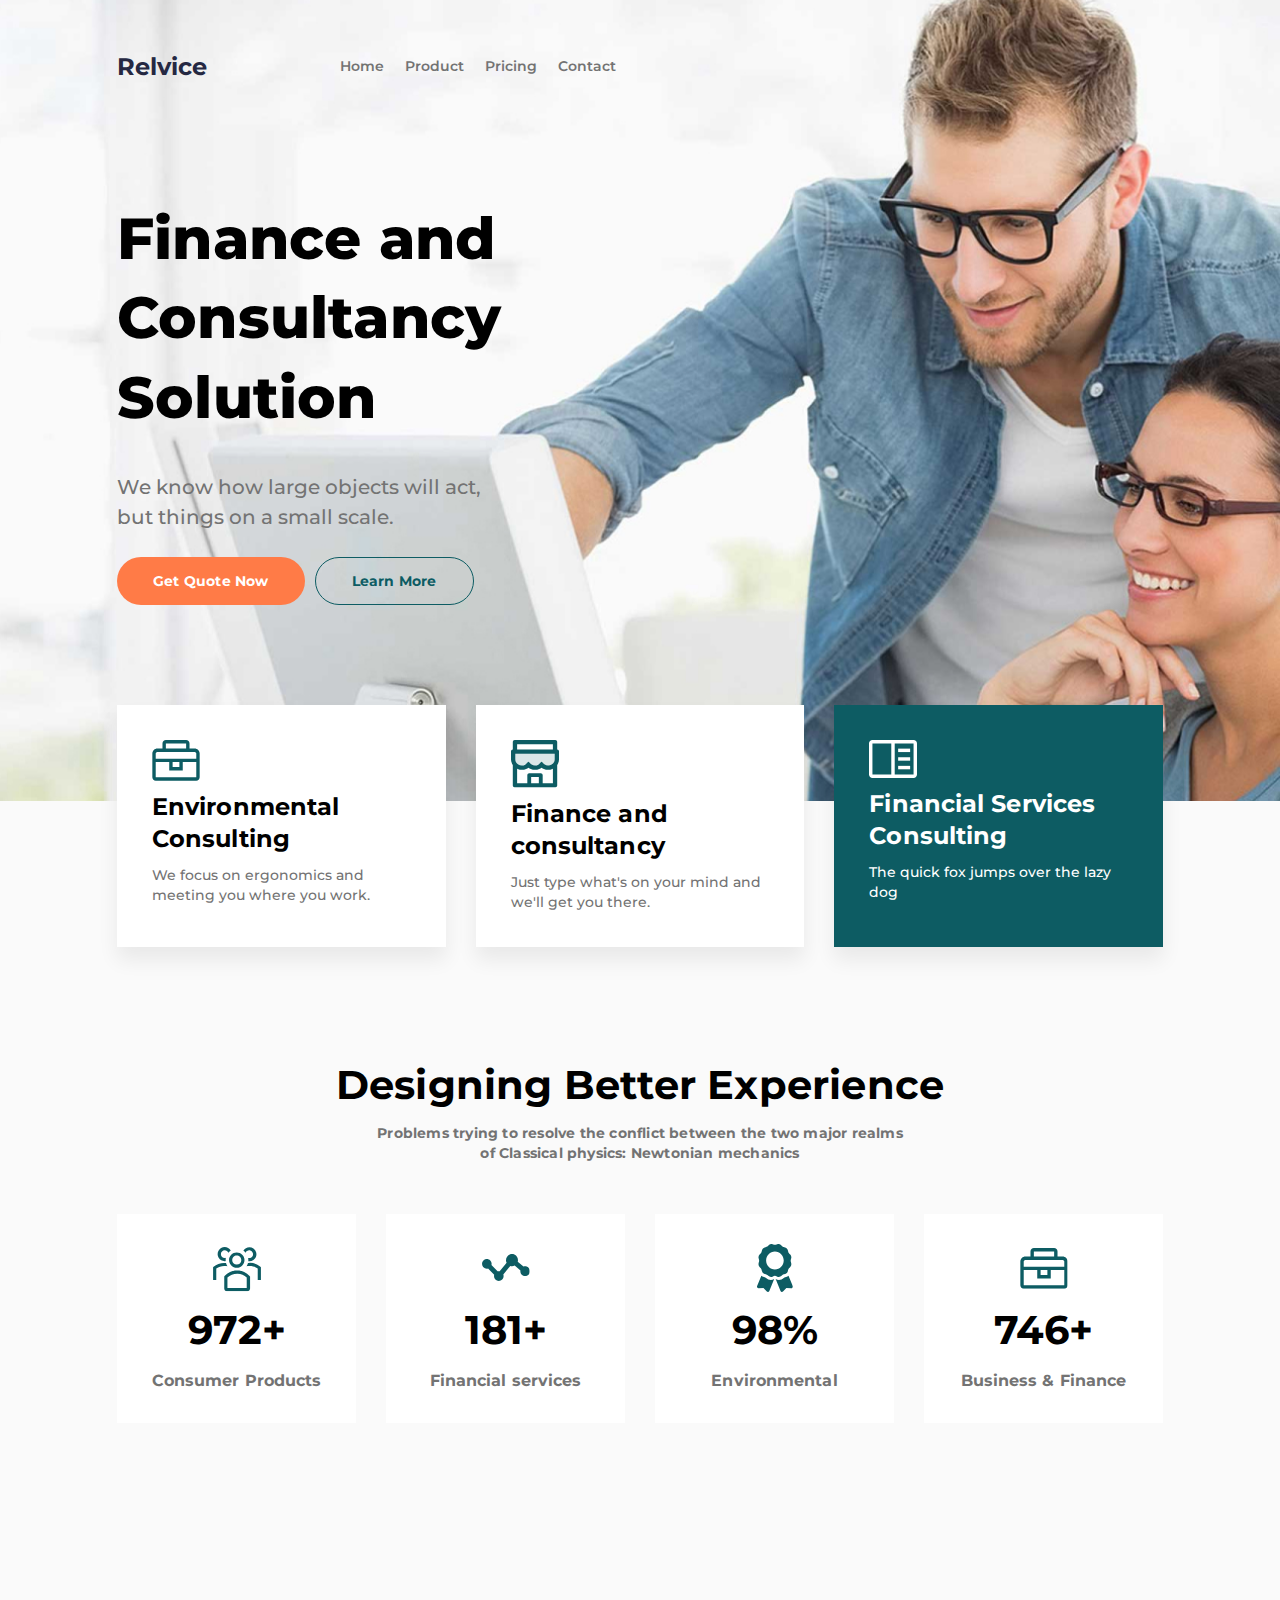
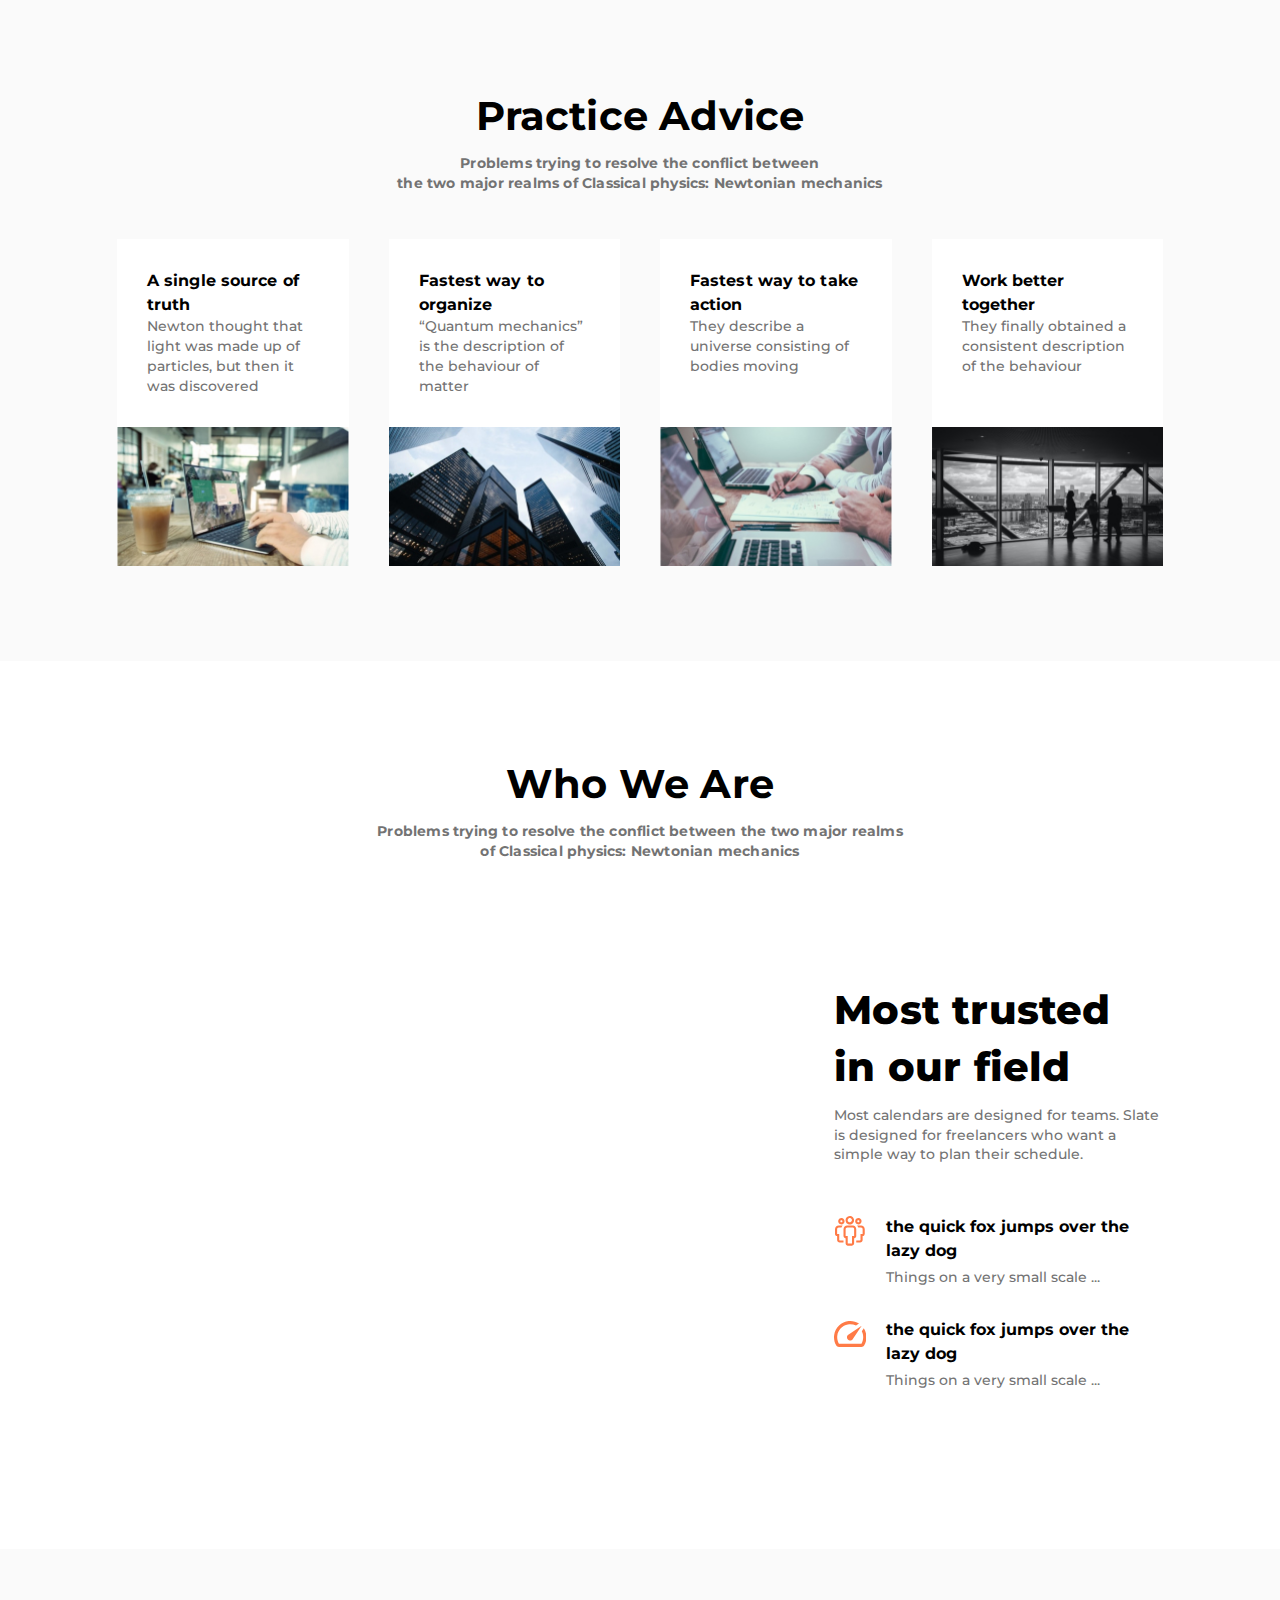
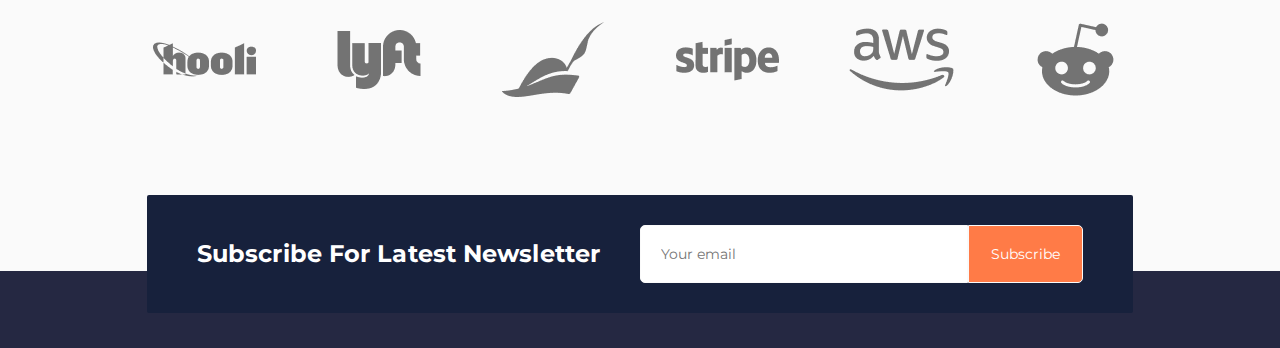
==== commit c1bc51c7: "new" ====
--- a/Reivise/index.html
+++ b/Reivise/index.html
@@ -301,6 +301,48 @@
             </div>
           </div>
         </section>
+        <div class="page__clients clients">
+          <div class="clients__container _container">
+            <div class="clients__items">
+              <div class="clients__item">
+                <img src="./img/clients/client_1.png" alt="" />
+              </div>
+              <div class="clients__item">
+                <img src="./img/clients/client_2.png" alt="" />
+              </div>
+              <div class="clients__item">
+                <img src="./img/clients/client_3.png" alt="" />
+              </div>
+              <div class="clients__item">
+                <img src="./img/clients/client_4.png" alt="" />
+              </div>
+              <div class="clients__item">
+                <img src="./img/clients/client_5.png" alt="" />
+              </div>
+              <div class="clients__item">
+                <img src="./img/clients/client_6.png" alt="" />
+              </div>
+            </div>
+          </div>
+        </div>
+        <section class="page__subscribe subscribe">
+          <div class="subscribe__container _container">
+            <div class="subscribe__body">
+              <h4 class="subscribe__title">Subscribe For Latest Newsletter</h4>
+              <form action="#" class="subscribe_form">
+                <input
+                  type="email"
+                  required
+                  placeholder="Your email"
+                  class="subscribe__input"
+                />
+                <button type="submit" class="subscribe__button">
+                  Subscribe
+                </button>
+              </form>
+            </div>
+          </div>
+        </section>
       </main>
       <footer class="footer"></footer>
     </div>
--- a/Reivise/css/style.css
+++ b/Reivise/css/style.css
@@ -11,6 +11,7 @@
 /* colors---------------------------------------------------------------------- */
 :root {
     --main-blue: #252842;
+    --subscribe-blue: #17213c;
     --main-gray: #737373;
     --button-orange: #ff7b47;
     --button-green: #0d5c63;
@@ -56,6 +57,11 @@
 }
 .page__whoweare {
 }
+.page__clients {
+    margin: 0 0 10px 0;
+}
+.page__subscribe {
+}
 /* header-block ------------------------------------------------------------- */
 
 .header-block {
@@ -291,6 +297,7 @@
 
 .whoweare {
     padding: 80px 0 130px 0;
+    background-color: var(--base-white);
 }
 .whoweare__container {
 }
@@ -364,4 +371,91 @@
     color: var(--main-gray);
     line-height: 142%;
 }
+/* clients----------------------------------------------------------- */
+
+.clients {
+    padding: 50px 0;
+}
+.clients__container {
+}
+
+.clients__items {
+    display: flex;
+    flex-wrap: wrap;
+    align-items: center;
+    justify-content: center;
+}
+.clients__item {
+    padding: 8px 15px;
+    flex: 0 1 16.6667%;
+    text-align: center;
+    min-width: 140px;
+}
+.clients__item img {
+    max-width: 100%;
+}
+
+/* subscribe--------------------------------------------------------- */
+.subscribe {
+    position: relative;
+    padding-bottom: 20px;
+}
+.subscribe::before {
+    background-color: var(--main-blue);
+    content: "";
+    position: absolute;
+    bottom: 0;
+    left: 0;
+    width: 100%;
+    height: 77px;
+}
+.subscribe__container {
+}
+
+.subscribe__body {
+    position: relative;
+    z-index: 3;
+    padding: 30px 50px;
+    align-items: center;
+    background-color: var(--subscribe-blue);
+    border-radius: 2px;
+}
+.subscribe__title {
+    flex: 0 1 50%;
+    color: var(--base-white);
+    font-size: 24px;
+    line-height: 133%;
+    font-weight: 700;
+    letter-spacing: 0.1px;
+}
+.subscribe_form {
+    flex: 0 1 50%;
+    display: flex;
+    align-items: center;
+}
+.subscribe__input {
+    width: 100%;
+    flex: 1 1 auto;
+    min-height: 58px;
+    padding: 0 20px;
+    border: 1px solid var(--background-white);
+    background-color: var(--base-white);
+    color: var(--main-gray);
+    border-radius: 5px 0 0 5px;
+}
+.subscribe__input:focus {
+    color: #000;
+}
+.subscribe__button {
+    padding: 0 22px;
+    background-color: var(--button-orange);
+    border: 1px solid var(--background-white);
+    border-radius: 0 5px 5px 0;
+    display: flex;
+    min-height: 58px;
+    align-items: center;
+    justify-content: center;
+    text-align: center;
+    color: var(--base-white);
+}
 /* footer------------------------------------------------------------ */
--- a/Reivise/css/adaptiv.css
+++ b/Reivise/css/adaptiv.css
@@ -54,6 +54,7 @@
         padding: 0;
     }
 }
+
 @media (max-width: 950px) {
     .whoweare__body {
         flex-direction: column-reverse;
@@ -73,6 +74,15 @@
     }
     .whoweare__title {
         font-size: 24px;
+    }
+}
+@media (max-width: 810px) {
+    .subscribe__title {
+        margin-bottom: 20px;
+    }
+    .subscribe__body {
+        margin: 0px -15px;
+        padding: 20px 25px;
     }
 }
 @media (max-width: 767px) {
@@ -100,10 +110,16 @@
     .whoweare__video:not(:last-child) {
         margin-top: 30px;
     }
+    .clients {
+        padding: 30px 0;
+    }
 }
 @media (max-width: 630px) {
     .practice__collum {
         flex: 0 1 100%;
+    }
+    .subscribe__title {
+        max-width: 266px;
     }
 }
 @media (max-width: 560px) {
@@ -131,7 +147,17 @@
         margin-bottom: 10px;
     }
 }
-
+@media (min-width: 1070px) {
+    .subscribe__body {
+        margin: 0 30px;
+    }
+}
+@media (min-width: 810px) {
+    .subscribe__body {
+        display: flex;
+        justify-content: space-between;
+    }
+}
 @media (min-width: 670px) {
     .services__body {
         display: flex;
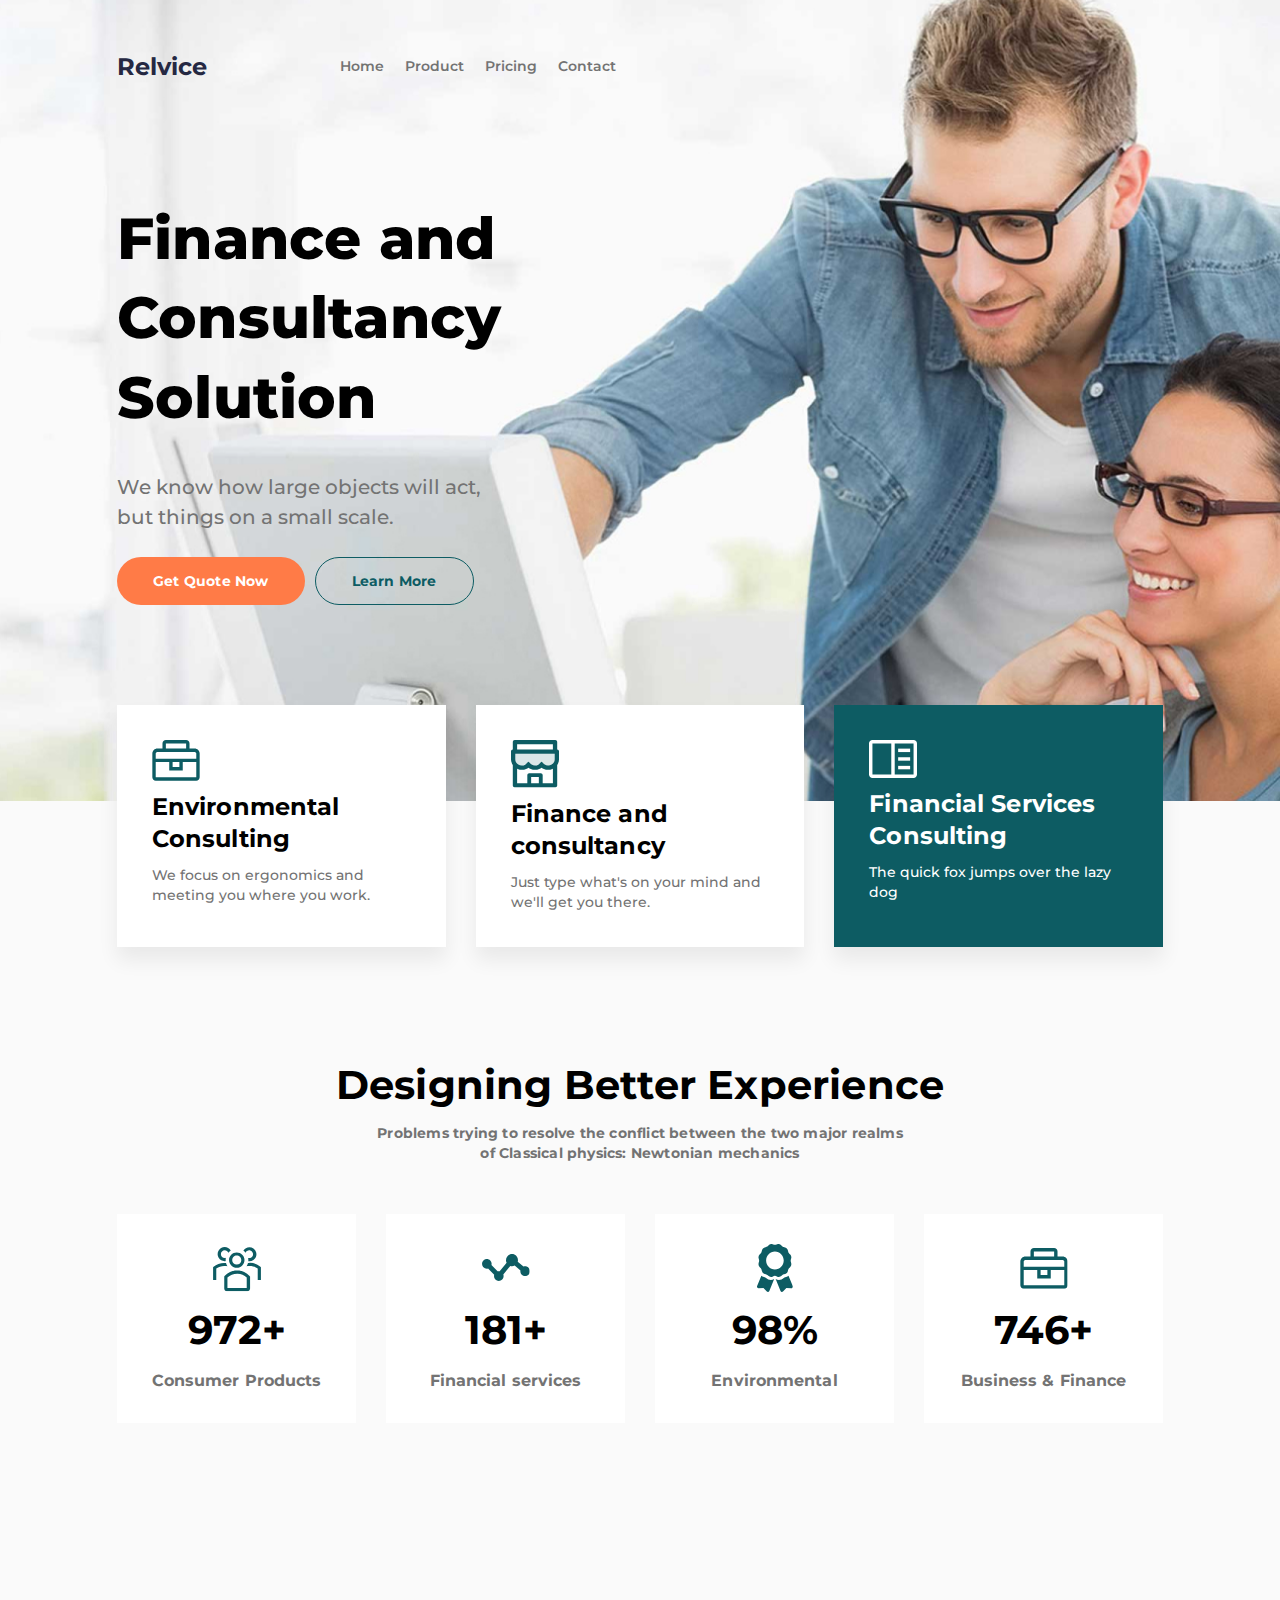
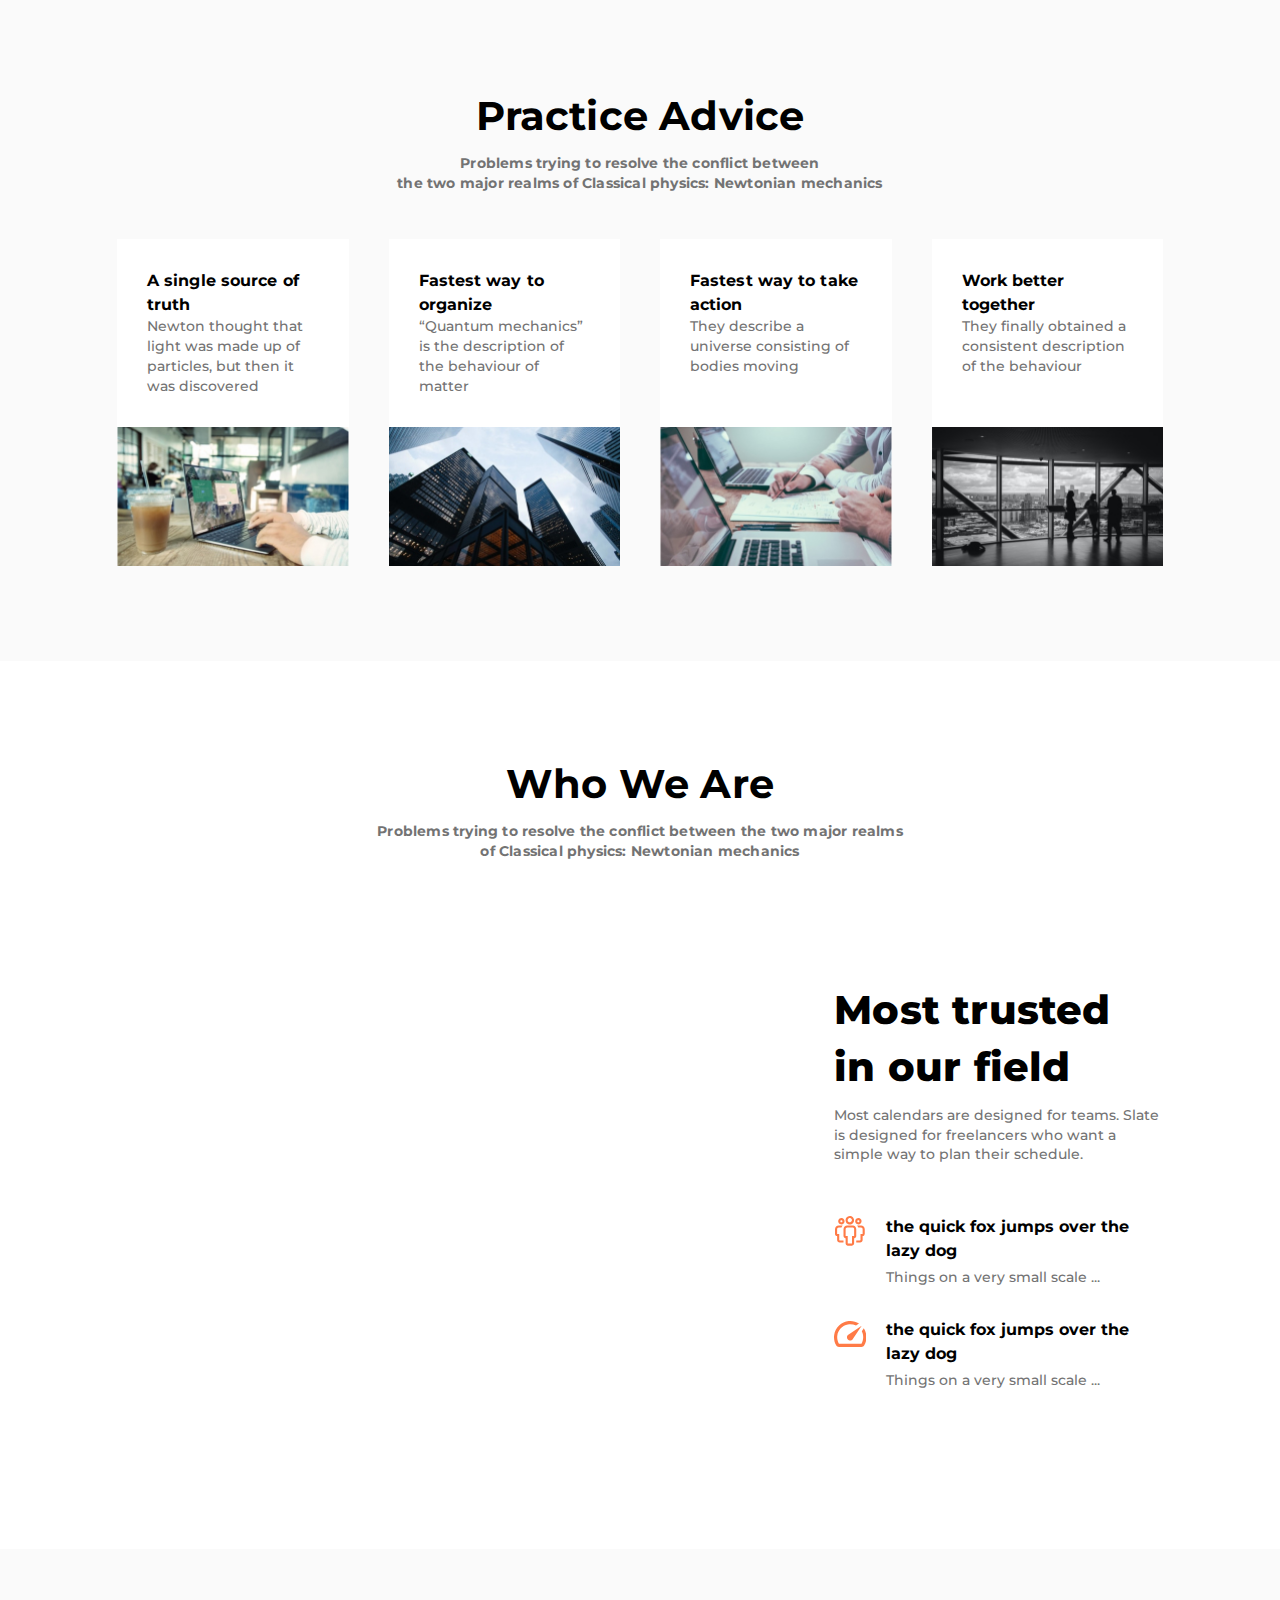
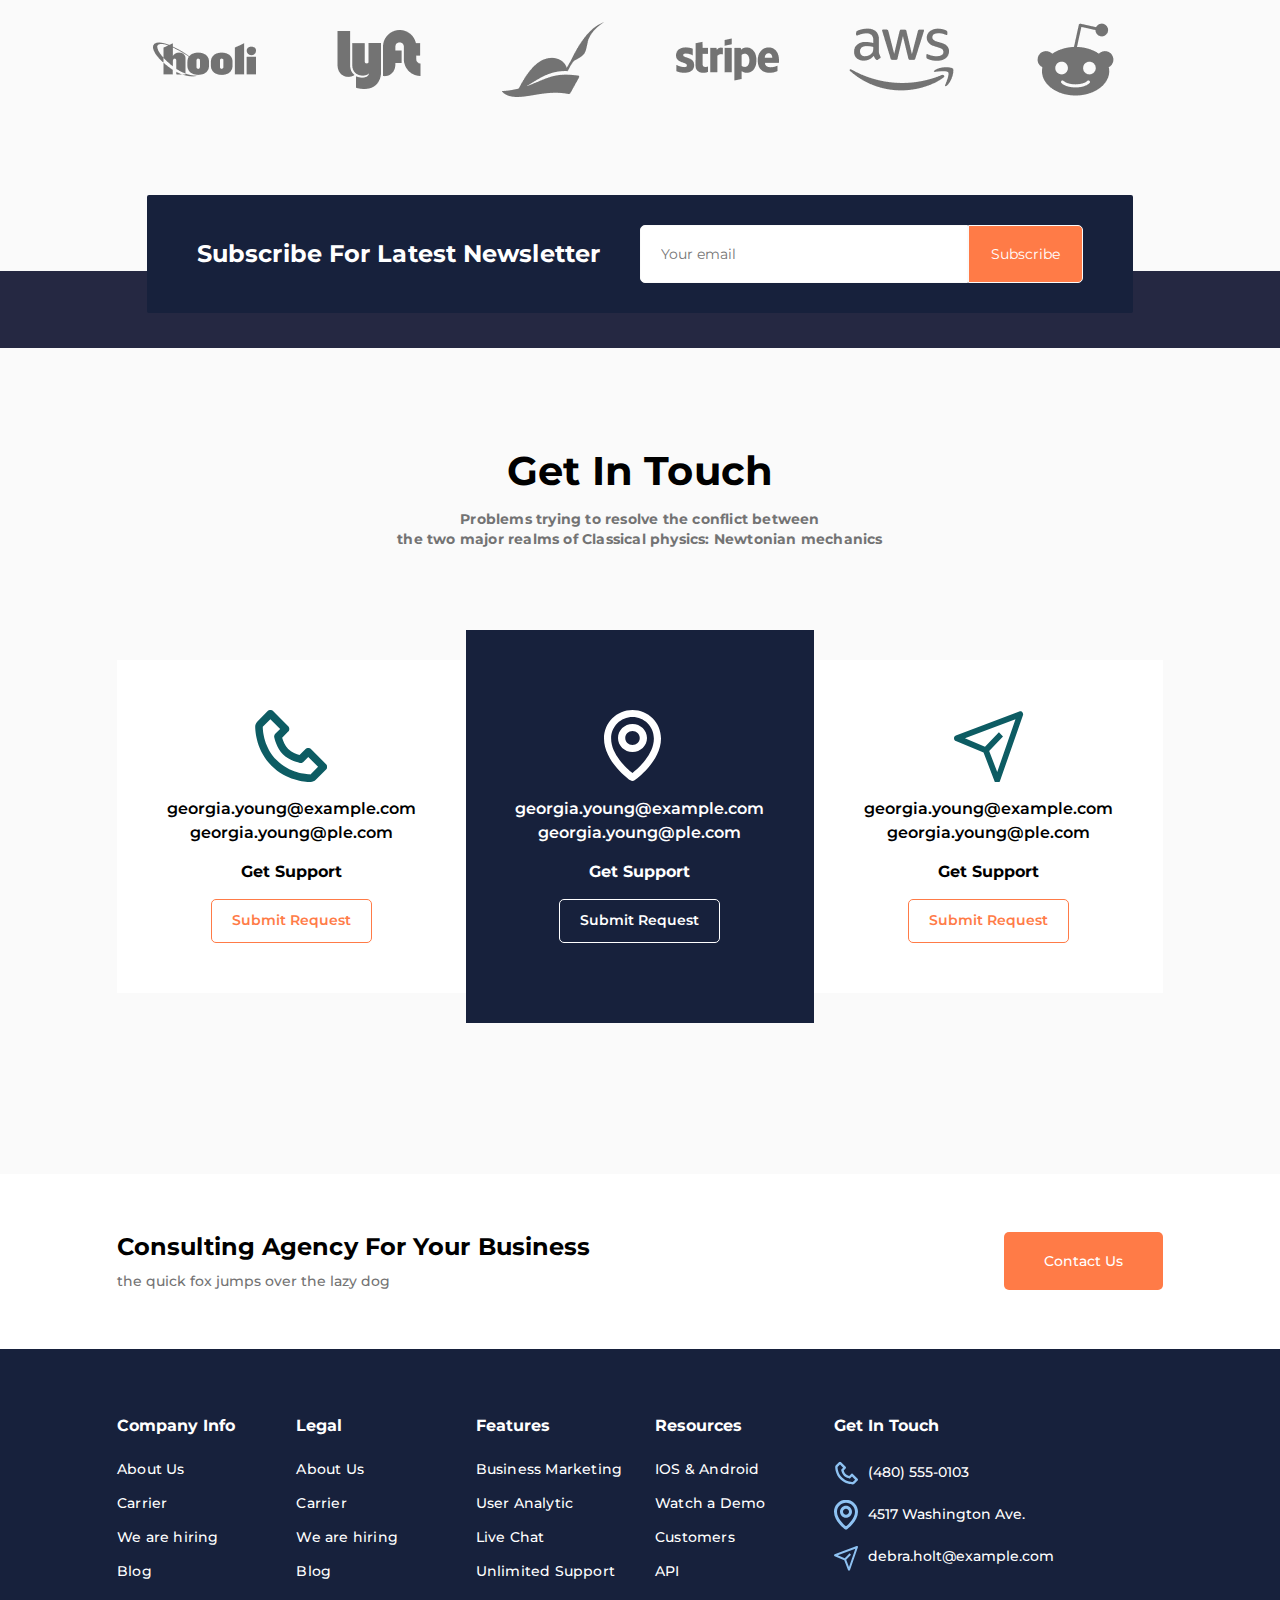
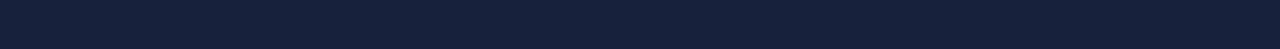
==== commit 50372750: "new" ====
--- a/Reivise/index.html
+++ b/Reivise/index.html
@@ -343,8 +343,196 @@
             </div>
           </div>
         </section>
+        <section class="page__getintouch getintouch">
+          <div class="getintouch__container _container">
+            <div class="getintouch__header header-block">
+              <h2 class="header-block__title">Get In Touch</h2>
+              <div class="header-block__sub-title">
+                Problems trying to resolve the conflict between <br />
+                the two major realms of Classical physics: Newtonian mechanics
+              </div>
+            </div>
+            <div class="getintouch__items">
+              <div class="getintouch__item item-getintouch">
+                <div class="item-getintouch__icon">
+                  <img src="./img/getintouch/getintouch_1.svg" alt="" />
+                </div>
+                <div class="item-getintouch__emails">
+                  <a
+                    href="mailto:georgia.young@example.com"
+                    class="item-getintouch__email"
+                    >georgia.young@example.com</a
+                  >
+                  <a
+                    href="mailto:georgia.young@ple.com"
+                    class="item-getintouch__email"
+                    >georgia.young@ple.com</a
+                  >
+                </div>
+                <div class="item-getintouch__label">Get Support</div>
+                <a href="" class="item-getintouch__button">Submit Request</a>
+              </div>
+              <div
+                class="getintouch__item item-getintouch item-getintouch_active"
+              >
+                <div class="item-getintouch__icon">
+                  <img src="./img/getintouch/getintouch_2.svg" alt="" />
+                </div>
+                <div class="item-getintouch__emails">
+                  <a
+                    href="mailto:georgia.young@example.com"
+                    class="item-getintouch__email"
+                    >georgia.young@example.com</a
+                  >
+                  <a
+                    href="mailto:georgia.young@ple.com"
+                    class="item-getintouch__email"
+                    >georgia.young@ple.com</a
+                  >
+                </div>
+                <div class="item-getintouch__label">Get Support</div>
+                <a href="" class="item-getintouch__button">Submit Request</a>
+              </div>
+              <div class="getintouch__item item-getintouch">
+                <div class="item-getintouch__icon">
+                  <img src="./img/getintouch/getintouch_3.svg" alt="" />
+                </div>
+                <div class="item-getintouch__emails">
+                  <a
+                    href="mailto:georgia.young@example.com"
+                    class="item-getintouch__email"
+                    >georgia.young@example.com</a
+                  >
+                  <a
+                    href="mailto:georgia.young@ple.com"
+                    class="item-getintouch__email"
+                    >georgia.young@ple.com</a
+                  >
+                </div>
+                <div class="item-getintouch__label">Get Support</div>
+                <a href="" class="item-getintouch__button">Submit Request</a>
+              </div>
+            </div>
+          </div>
+        </section>
+        <section class="page__contact contact">
+          <div class="contact__container _container">
+            <div class="contact__body">
+              <div class="contact__content">
+                <h4 class="contact__title">
+                  Consulting Agency For Your Business
+                </h4>
+                <div class="contact__text">
+                  the quick fox jumps over the lazy dog
+                </div>
+              </div>
+              <a href="#" class="contact__button">Contact Us</a>
+            </div>
+          </div>
+        </section>
       </main>
-      <footer class="footer"></footer>
+      <footer class="footer">
+        <div class="footer__container _container">
+          <div class="footer__row">
+            <div class="footer__column">
+              <div class="footer__label">Company Info</div>
+              <nav class="footer__menu menu-footer">
+                <ul class="menu-footer__list">
+                  <li class="menu-footer__item">
+                    <a href="" class="menu-footer__link">About Us</a>
+                  </li>
+                  <li class="menu-footer__item">
+                    <a href="" class="menu-footer__link">Carrier</a>
+                  </li>
+                  <li class="menu-footer__item">
+                    <a href="" class="menu-footer__link">We are hiring</a>
+                  </li>
+                  <li class="menu-footer__item">
+                    <a href="" class="menu-footer__link">Blog</a>
+                  </li>
+                </ul>
+              </nav>
+            </div>
+            <div class="footer__column">
+              <div class="footer__label">Legal</div>
+              <nav class="footer__menu menu-footer">
+                <ul class="menu-footer__list">
+                  <li class="menu-footer__item">
+                    <a href="" class="menu-footer__link">About Us</a>
+                  </li>
+                  <li class="menu-footer__item">
+                    <a href="" class="menu-footer__link">Carrier</a>
+                  </li>
+                  <li class="menu-footer__item">
+                    <a href="" class="menu-footer__link">We are hiring</a>
+                  </li>
+                  <li class="menu-footer__item">
+                    <a href="" class="menu-footer__link">Blog</a>
+                  </li>
+                </ul>
+              </nav>
+            </div>
+            <div class="footer__column">
+              <div class="footer__label">Features</div>
+              <nav class="footer__menu menu-footer">
+                <ul class="menu-footer__list">
+                  <li class="menu-footer__item">
+                    <a href="" class="menu-footer__link">Business Marketing</a>
+                  </li>
+                  <li class="menu-footer__item">
+                    <a href="" class="menu-footer__link">User Analytic</a>
+                  </li>
+                  <li class="menu-footer__item">
+                    <a href="" class="menu-footer__link">Live Chat</a>
+                  </li>
+                  <li class="menu-footer__item">
+                    <a href="" class="menu-footer__link">Unlimited Support</a>
+                  </li>
+                </ul>
+              </nav>
+            </div>
+            <div class="footer__column">
+              <div class="footer__label">Resources</div>
+              <nav class="footer__menu menu-footer">
+                <ul class="menu-footer__list">
+                  <li class="menu-footer__item">
+                    <a href="" class="menu-footer__link">IOS & Android</a>
+                  </li>
+                  <li class="menu-footer__item">
+                    <a href="" class="menu-footer__link">Watch a Demo</a>
+                  </li>
+                  <li class="menu-footer__item">
+                    <a href="" class="menu-footer__link">Customers</a>
+                  </li>
+                  <li class="menu-footer__item">
+                    <a href="" class="menu-footer__link">API</a>
+                  </li>
+                </ul>
+              </nav>
+            </div>
+            <div class="footer__column">
+              <div class="footer__label">Get In Touch</div>
+              <div class="footer__contacts contacts-footer">
+                <a
+                  href="tell:4805550103"
+                  class="contacts-footer__item contacts-footer__item_phone"
+                  >(480) 555-0103</a
+                >
+                <a
+                  href=""
+                  class="contacts-footer__item contacts-footer__item_map"
+                  >4517 Washington Ave.</a
+                >
+                <a
+                  href="emailto:debra.holt@example.com"
+                  class="contacts-footer__item contacts-footer__item_email"
+                  >debra.holt@example.com</a
+                >
+              </div>
+            </div>
+          </div>
+        </div>
+      </footer>
     </div>
     <script src="./js/script.js"></script>
   </body>
--- a/Reivise/css/style.css
+++ b/Reivise/css/style.css
@@ -62,6 +62,10 @@
 }
 .page__subscribe {
 }
+.page__getintouch {
+}
+.page__contact {
+}
 /* header-block ------------------------------------------------------------- */
 
 .header-block {
@@ -458,4 +462,198 @@
     text-align: center;
     color: var(--base-white);
 }
+
+/* getintouch-------------------------------------------------------- */
+
+.getintouch {
+    padding: 80px 0 136px 0;
+}
+.getintouch__container {
+}
+.getintouch__header {
+    margin-bottom: 80px;
+}
+.getintouch__items {
+    margin: 0px -15px;
+}
+.getintouch__item {
+    flex: 0 1 33.33%;
+}
+.item-getintouch {
+    flex-direction: column;
+    display: flex;
+    align-items: center;
+    justify-content: center;
+    background-color: var(--base-white);
+    padding: 50px 15px;
+}
+
+.item-getintouch > *:not(:last-child) {
+    margin-bottom: 15px;
+}
+.item-getintouch_active {
+    background-color: var(--subscribe-blue);
+    color: var(--base-white);
+    padding: 80px 15px;
+}
+.item-getintouch_active .item-getintouch__button {
+    border: 1px solid var(--base-white);
+    color: var(--base-white);
+}
+.item-getintouch_active .item-getintouch__button:hover {
+    background-color: var(--base-white);
+    color: var(--subscribe-blue);
+}
+.item-getintouch__icon {
+}
+
+.item-getintouch__emails {
+    display: flex;
+    flex-direction: column;
+    align-items: center;
+    justify-content: center;
+}
+.item-getintouch__email {
+    color: inherit;
+    font-weight: 600;
+    line-height: 150%;
+    font-size: 16px;
+}
+.item-getintouch__email:hover {
+    text-decoration: underline;
+}
+.item-getintouch__label {
+    font-weight: 700;
+    font-size: 16px;
+    line-height: 150%;
+}
+.item-getintouch__button {
+    border: 1px solid var(--button-orange);
+    border-radius: 5px;
+    min-height: 44px;
+    font-weight: 600;
+    display: flex;
+    align-items: center;
+    text-align: center;
+    color: var(--button-orange);
+    line-height: 142%;
+    transition: all 0.3s ease 0s;
+    padding: 5px 20px;
+}
+.item-getintouch__button:hover {
+    background-color: var(--button-orange);
+    color: var(--base-white);
+}
+/* contact----------------------------------------------------------- */
+.contact {
+    background-color: var(--base-white);
+    padding: 42px 0;
+}
+.contact__container {
+}
+
+.contact__content {
+    padding: 0 0px 20px 0;
+}
+.contact__title {
+    font-weight: 700;
+    letter-spacing: 0.1px;
+    font-size: 24px;
+    line-height: 133%;
+}
+.contact__title:not(:last-child) {
+    margin-bottom: 10px;
+}
+.contact__text {
+    color: var(--main-gray);
+    line-height: 142%;
+}
+.contact__button {
+    display: flex;
+    color: var(--base-white);
+    background-color: var(--button-orange);
+    border-radius: 5px;
+    min-height: 58px;
+    padding: 5px 40px;
+    justify-content: center;
+    text-align: center;
+    align-items: center;
+    transition: background-color 0.3s ease 0s;
+}
+.contact__button:hover {
+    background-color: #b13c0e;
+}
 /* footer------------------------------------------------------------ */
+.footer {
+    background-color: var(--subscribe-blue);
+    padding: 30px 0;
+}
+.footer__container {
+}
+.footer__row {
+    display: flex;
+    margin: 0px -15px;
+
+    flex-wrap: wrap;
+}
+.footer__column {
+    flex: 0 1 16.667%;
+    padding: 20px 15px;
+}
+.footer__collum:last-child {
+    flex: 0 1 33.334%;
+}
+.footer__label {
+    color: var(--base-white);
+    font-weight: 700;
+    font-size: 16px;
+    line-height: 150%;
+    margin: 0 0 20px 0;
+}
+.footer__menu {
+}
+.menu-footer {
+}
+.menu-footer__list {
+}
+.menu-footer__item:not(:last-child) {
+    margin-bottom: 10px;
+}
+.menu-footer__link {
+    color: var(--base-white);
+    letter-spacing: 0.2px;
+    line-height: 171%;
+    display: inline-block;
+}
+.menu-footer__link:hover {
+    text-decoration: underline;
+}
+.footer__contacts {
+}
+.contacts-footer {
+    display: flex;
+    flex-direction: column;
+}
+.contacts-footer__item {
+    padding: 0 0 0 34px;
+    line-height: 142%;
+    display: flex;
+    color: var(--base-white);
+    align-items: center;
+    min-height: 30px;
+}
+.contacts-footer__item:not(:last-child) {
+    margin-bottom: 12px;
+}
+.contacts-footer__item:hover {
+    text-decoration: underline;
+}
+.contacts-footer__item_phone {
+    background: url(../img/footer/footer_1.svg) left no-repeat;
+}
+.contacts-footer__item_map {
+    background: url(../img/footer/footer_2.svg) left no-repeat;
+}
+.contacts-footer__item_email {
+    background: url(../img/footer/footer_3.svg) left no-repeat;
+}
--- a/Reivise/css/adaptiv.css
+++ b/Reivise/css/adaptiv.css
@@ -52,6 +52,21 @@
     }
     .whoweare__content {
         padding: 0;
+    }
+    .getintouch__header {
+        margin-bottom: 50px;
+    }
+    .getintouch {
+        padding: 50px 0;
+    }
+    .item-getintouch_active {
+        padding: 50px 15px;
+    }
+    .footer__column {
+        flex: 0 1 25%;
+    }
+    .footer__column:last-child {
+        flex: 0 1 100%;
     }
 }
 
@@ -113,6 +128,12 @@
     .clients {
         padding: 30px 0;
     }
+    .getintouch__header {
+        margin-bottom: 30px;
+    }
+    .footer__column {
+        flex: 0 1 50%;
+    }
 }
 @media (max-width: 630px) {
     .practice__collum {
@@ -152,10 +173,27 @@
         margin: 0 30px;
     }
 }
+@media (min-width: 992px) {
+    .getintouch__items {
+        margin: 0;
+        display: flex;
+        align-items: center;
+    }
+}
 @media (min-width: 810px) {
     .subscribe__body {
         display: flex;
         justify-content: space-between;
+    }
+}
+@media (min-width: 767px) {
+    .contact__body {
+        align-items: center;
+        display: flex;
+        justify-content: space-between;
+    }
+    .contact__content {
+        padding: 0 20px 0 0;
     }
 }
 @media (min-width: 670px) {
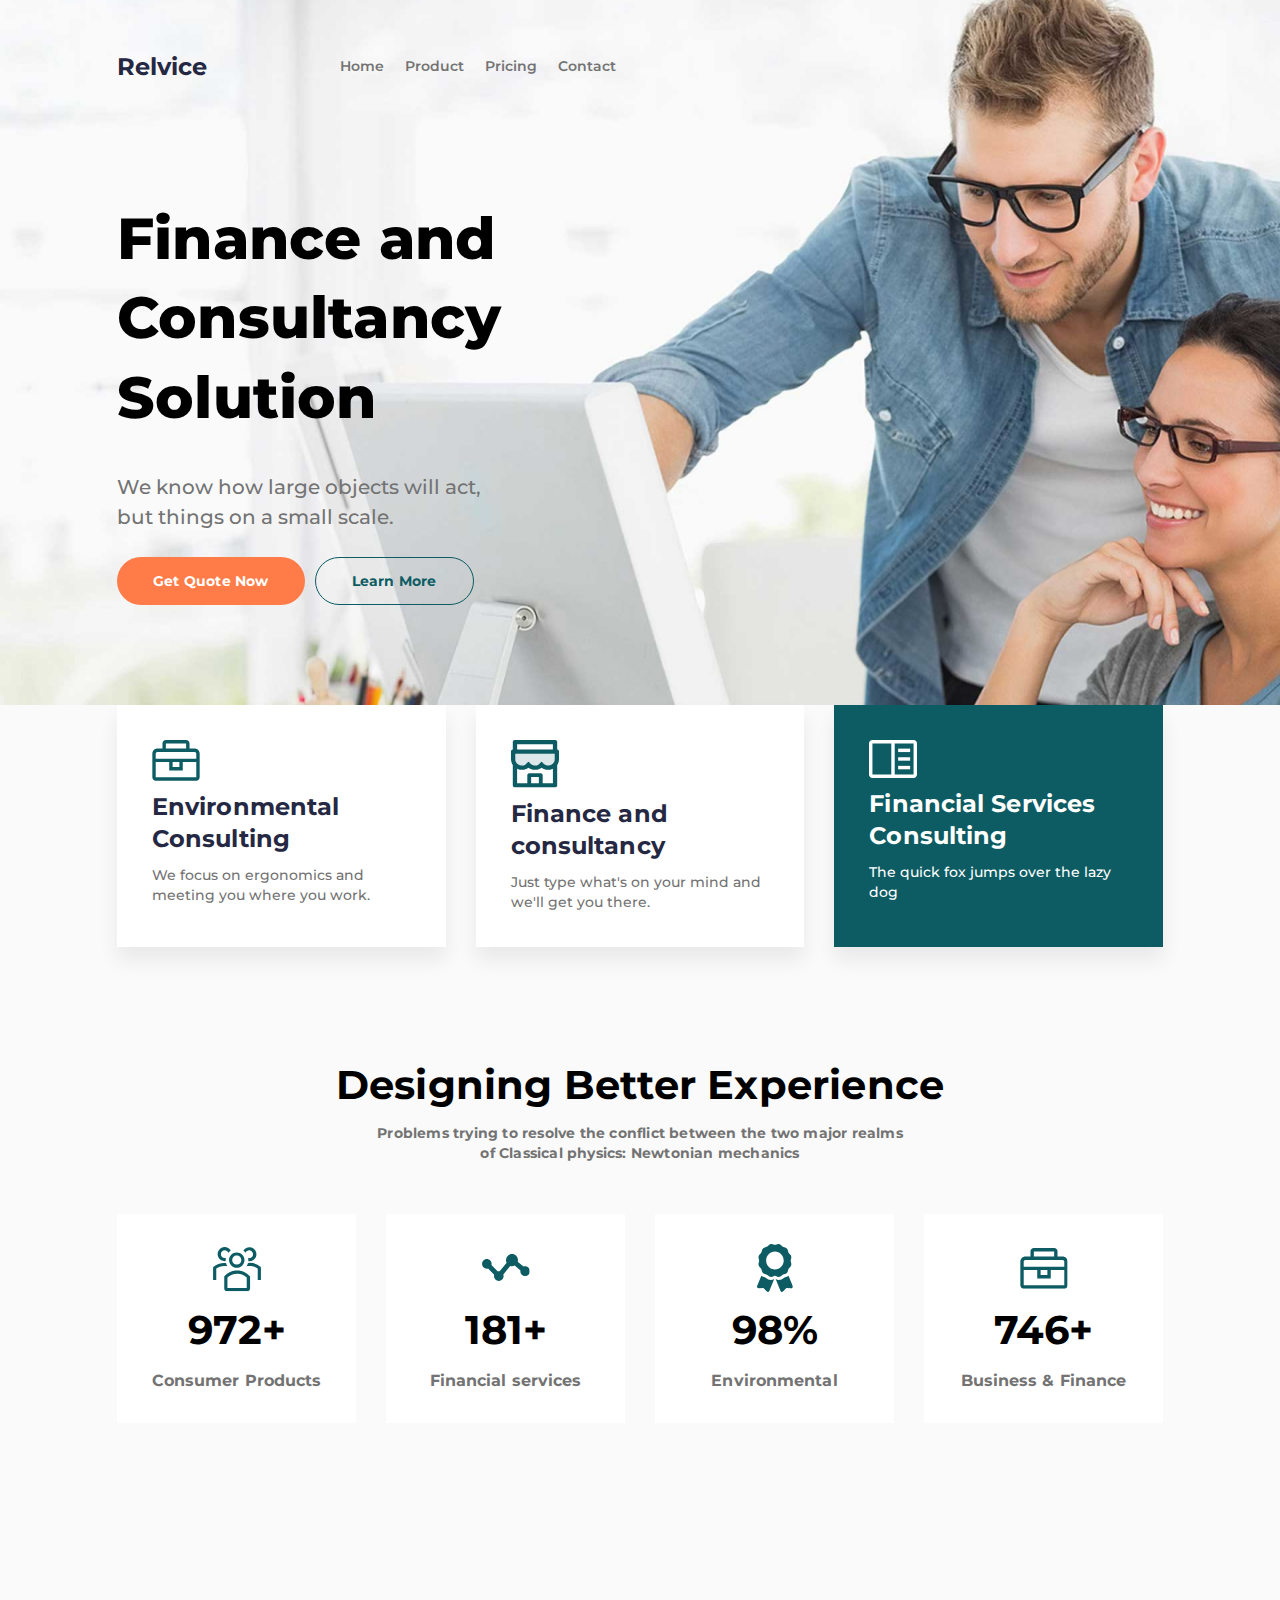
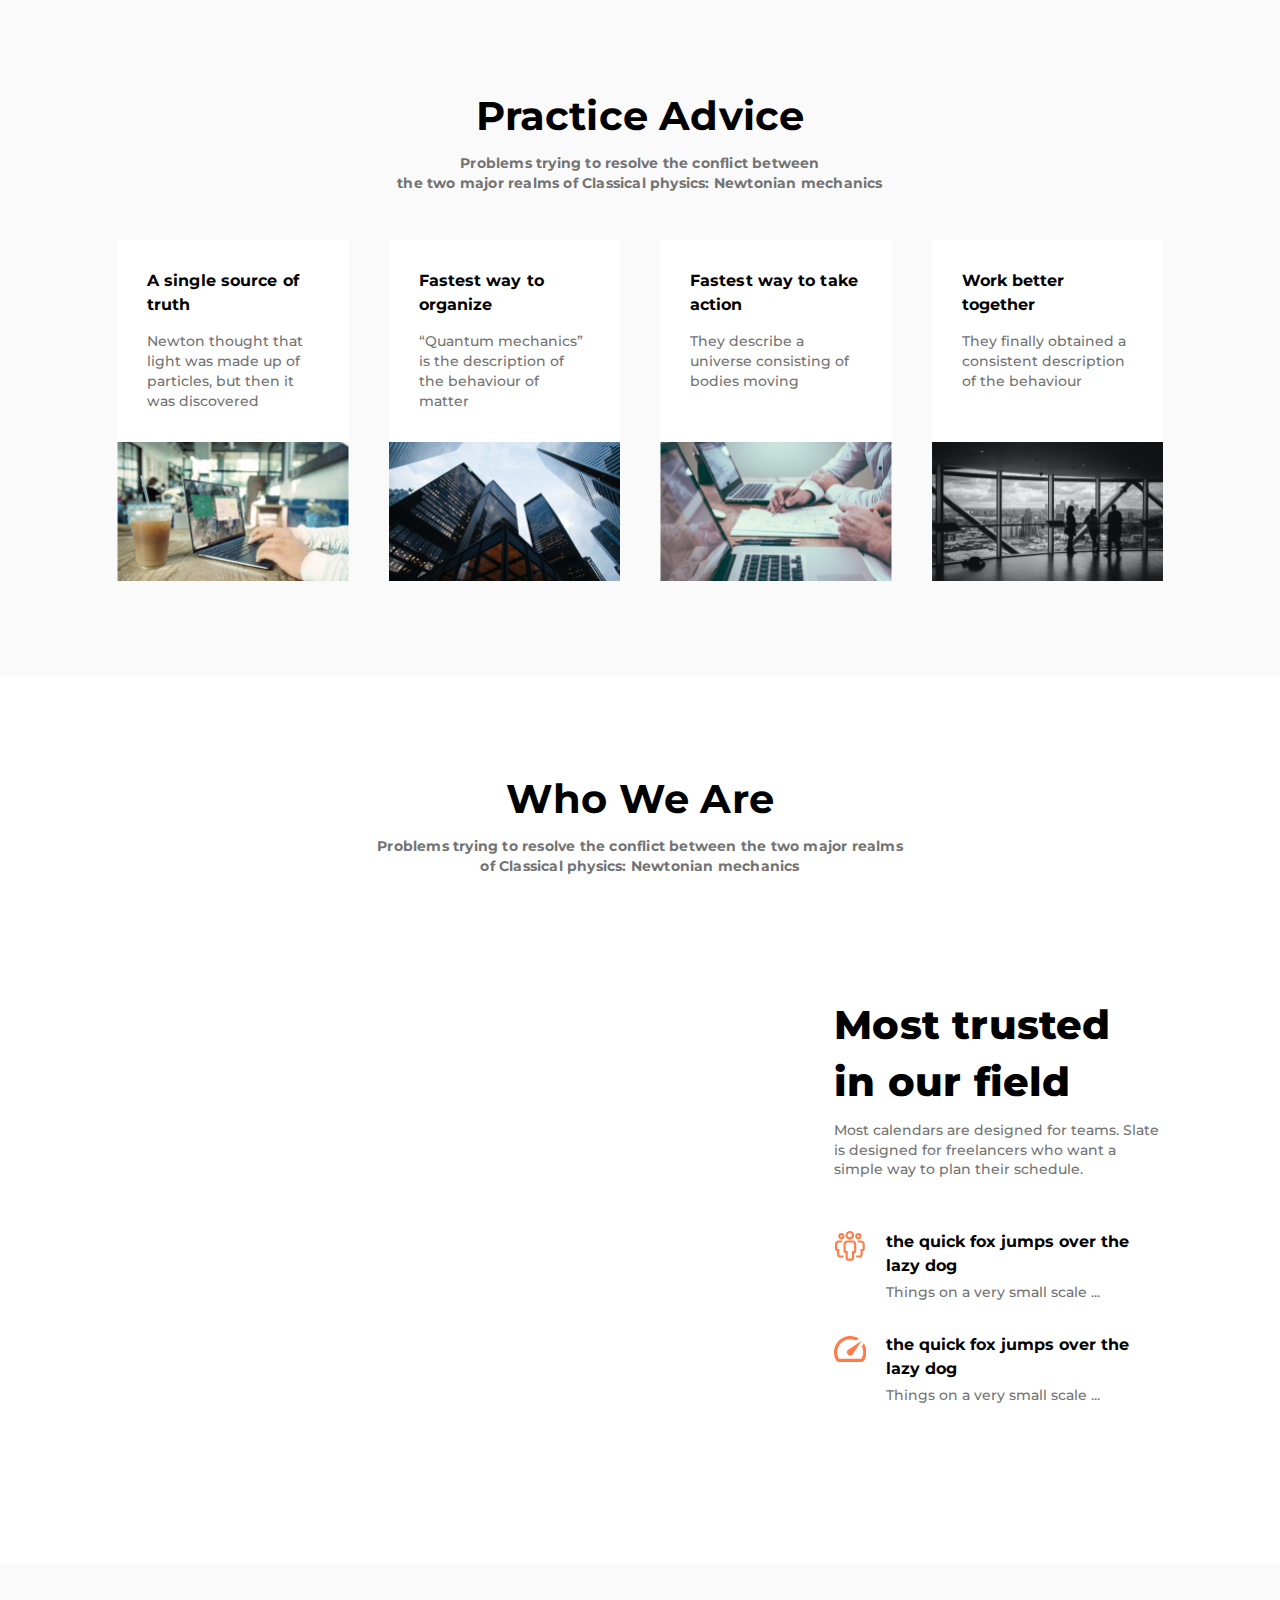
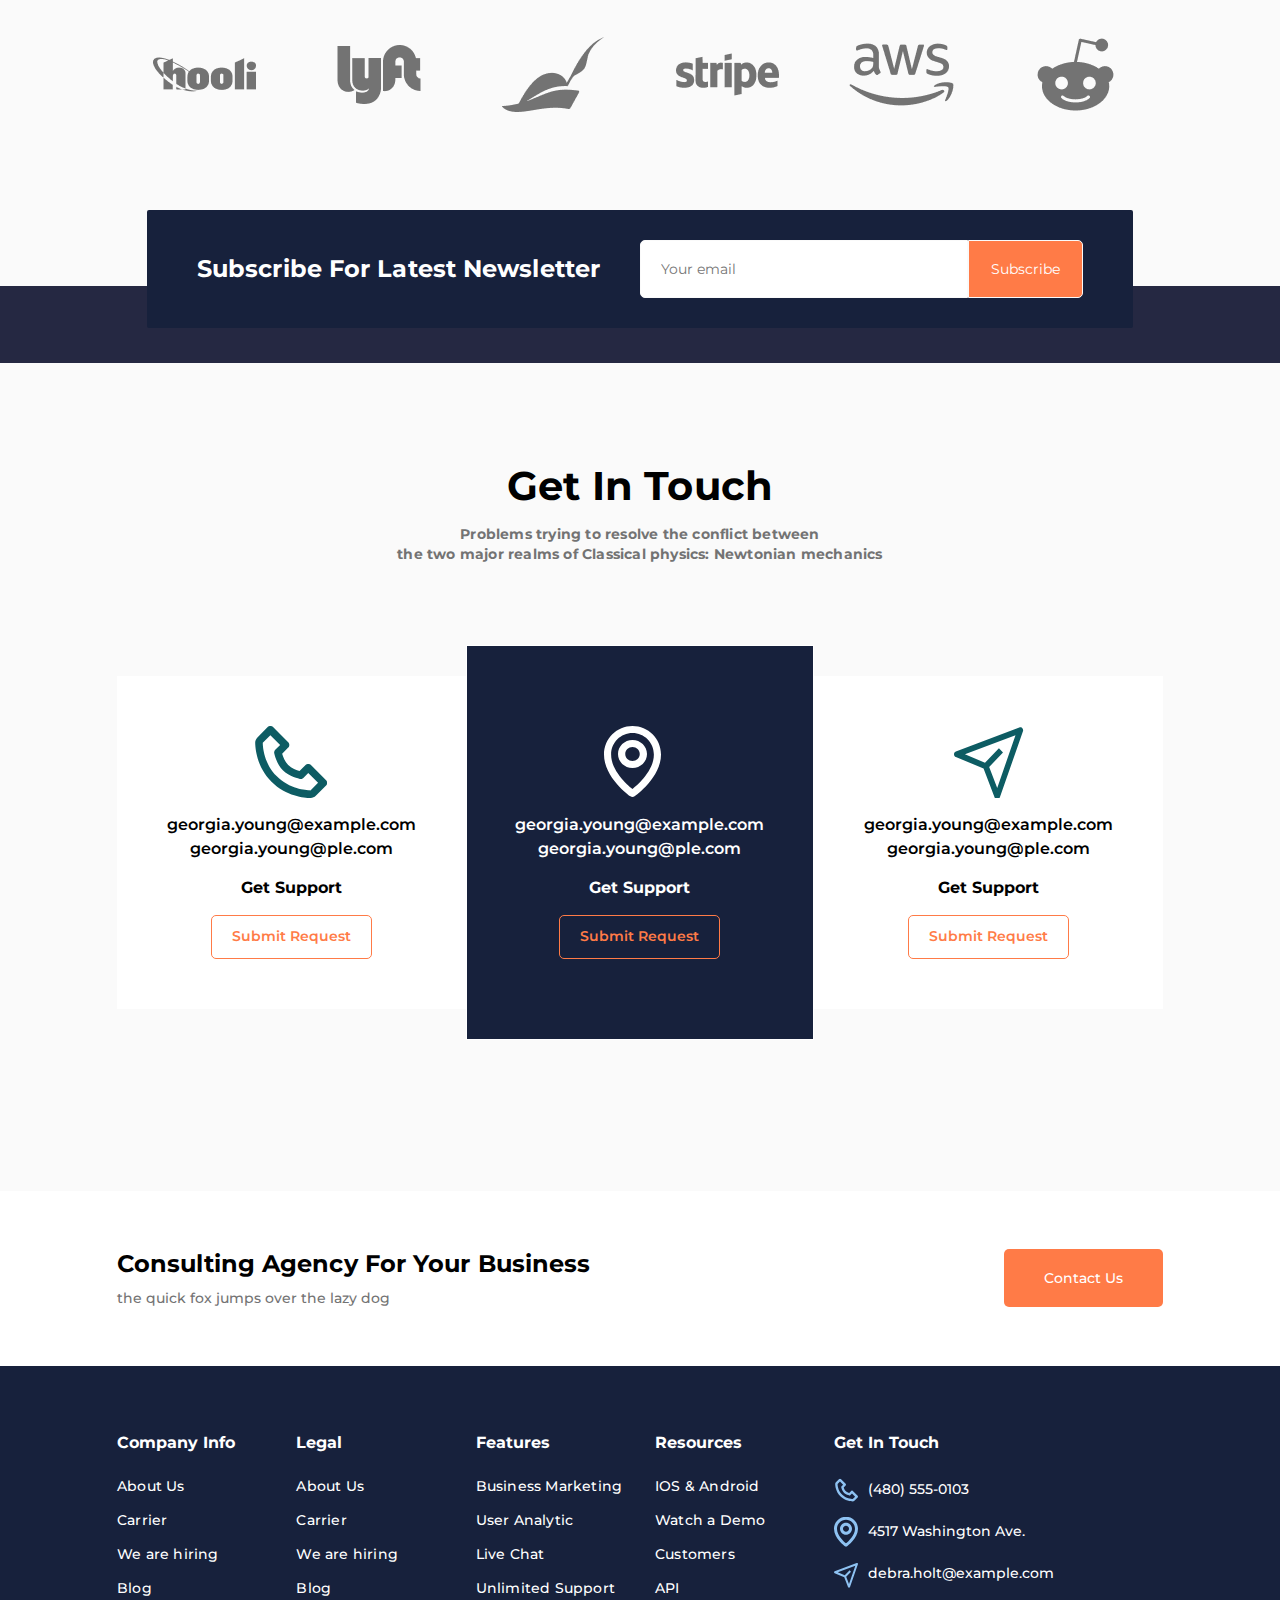
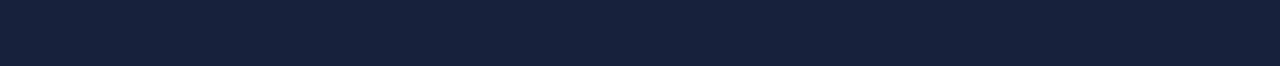
==== commit 75b54a33: "final version 1.0" ====
--- a/Reivise/index.html
+++ b/Reivise/index.html
@@ -7,9 +7,7 @@
       href="https://fonts.googleapis.com/css?family=Montserrat:regular,500,600,700,800&dispaly=swap"
       rel="stylesheet"
     />
-    <link rel="stylesheet" href="./css/reset.css" />
-    <link rel="stylesheet" href="./css/style.css" />
-    <link rel="stylesheet" href="./css/adaptiv.css" />
+    <link rel="stylesheet" href="./css/style.min.css" />
     <title>Relvice</title>
   </head>
   <body>
@@ -53,7 +51,7 @@
               </div>
             </div>
           </div>
-          <div class="main-block__image _ibg">
+          <div class="main-block__image">
             <img src="./img/main-background.jpg" alt="cover" />
           </div>
         </div>
@@ -169,7 +167,7 @@
             <div class="practice__body">
               <div class="practice__collum">
                 <article class="practice__item item-practice">
-                  <div class="item-plactice__content">
+                  <div class="item-practice__content">
                     <a href="" class="item-practice__link">
                       <h4 class="item-practice__title">
                         A single source of truth
@@ -187,7 +185,7 @@
               </div>
               <div class="practice__collum">
                 <article class="practice__item item-practice">
-                  <div class="item-plactice__content">
+                  <div class="item-practice__content">
                     <a href="" class="item-practice__link">
                       <h4 class="item-practice__title">
                         Fastest way to organize
@@ -205,7 +203,7 @@
               </div>
               <div class="practice__collum">
                 <article class="practice__item item-practice">
-                  <div class="item-plactice__content">
+                  <div class="item-practice__content">
                     <a href="" class="item-practice__link">
                       <h4 class="item-practice__title">
                         Fastest way to take action
@@ -222,7 +220,7 @@
               </div>
               <div class="practice__collum">
                 <article class="practice__item item-practice">
-                  <div class="item-plactice__content">
+                  <div class="item-practice__content">
                     <a href="" class="item-practice__link">
                       <h4 class="item-practice__title">Work better together</h4>
                     </a>
--- a/Reivise/css/style.min.css
+++ b/Reivise/css/style.min.css
@@ -0,0 +1 @@
+.advantages{padding:80px 0px}.advantages__header{margin-bottom:50px}.advantages__body{display:flex;flex-wrap:wrap;margin:0px -15px}.advantages__collum{margin-bottom:30px;padding:0px 15px;flex:0 1 25%}.advantages__item{background-color:var(--base-white);padding:30px;font-weight:700;text-align:center}.advantages__item>*:not(:last-child){margin-bottom:10px}.advantages__icon{height:48px;display:flex;align-items:flex-end;justify-content:center}.advantages__value{font-size:40px;line-height:142%}.advantages__text{color:var(--main-gray);font-size:16px;letter-spacing:.1px;line-height:150%}.clients{padding:50px 0}.clients__items{display:flex;flex-wrap:wrap;align-items:center;justify-content:center}.clients__item{padding:8px 15px;flex:0 1 16.6667%;text-align:center;min-width:140px}.clients__item img{max-width:100%}.contact{background-color:var(--base-white);padding:42px 0}.contact__content{padding:0 0px 20px 0}.contact__title{font-weight:700;letter-spacing:.1px;font-size:24px;line-height:133%}.contact__title:not(:last-child){margin-bottom:10px}.contact__text{color:var(--main-gray);line-height:142%}.contact__button{display:flex;color:var(--base-white);background-color:var(--button-orange);border-radius:5px;min-height:58px;padding:5px 40px;justify-content:center;text-align:center;align-items:center;transition:background-color .3s ease 0s}.contact__button:hover{background-color:#b13c0e}.footer{background-color:var(--subscribe-blue);padding:30px 0}.footer__row{display:flex;margin:0px -15px;flex-wrap:wrap}.footer__column{flex:0 1 16.667%;padding:20px 15px}.footer__column:last-child{flex:0 1 33%}.footer__label{color:var(--base-white);font-weight:700;font-size:16px;line-height:150%;margin:0 0 20px 0}.menu-footer__item:not(:last-child){margin-bottom:10px}.menu-footer__link{color:var(--base-white);letter-spacing:.2px;line-height:171%;display:inline-block}.menu-footer__link:hover{text-decoration:underline}.contacts-footer{display:flex;flex-direction:column}.contacts-footer__item{padding:0 0 0 34px;line-height:142%;display:flex;color:var(--base-white);align-items:center;min-height:30px}.contacts-footer__item:not(:last-child){margin-bottom:12px}.contacts-footer__item:hover{text-decoration:underline}.contacts-footer__item_phone{background:url(../img/footer/footer_1.svg) left no-repeat}.contacts-footer__item_map{background:url(../img/footer/footer_2.svg) left no-repeat}.contacts-footer__item_email{background:url(../img/footer/footer_3.svg) left no-repeat}.getintouch{padding:80px 0 136px 0}.getintouch__header{margin-bottom:80px}.getintouch__items{margin:0px -15px}.getintouch__item{flex:0 1 33.33%}.item-getintouch{flex-direction:column;display:flex;align-items:center;justify-content:center;background-color:var(--base-white);padding:50px 15px}.item-getintouch>*:not(:last-child){margin-bottom:15px}.item-getintouch_active{background-color:var(--subscribe-blue);color:var(--base-white);padding:80px 15px;border:1px solid var(--base-white);color:var(--base-white)}.item-getintouch_active:hover{background-color:var(--base-white);color:var(--subscribe-blue)}.item-getintouch__button{border:1px solid var(--base-white);color:var(--base-white)}.item-getintouch__button:hover{background-color:var(--base-white);color:var(--subscribe-blue)}.item-getintouch__emails{display:flex;flex-direction:column;align-items:center;justify-content:center}.item-getintouch__email{color:inherit;font-weight:600;line-height:150%;font-size:16px}.item-getintouch__email:hover{text-decoration:underline}.item-getintouch__label{font-weight:700;font-size:16px;line-height:150%}.item-getintouch__button{border:1px solid var(--button-orange);border-radius:5px;min-height:44px;font-weight:600;display:flex;align-items:center;text-align:center;color:var(--button-orange);line-height:142%;transition:all .3s ease 0s;padding:5px 20px}.item-getintouch__button:hover{background-color:var(--button-orange);color:var(--base-white)}.header{position:absolute;width:100%;left:0;top:0;z-index:50}.header__container{display:flex;min-height:104px;align-items:center}.header__logo{font-size:24px;font-weight:700;color:var(--main-blue)}.header__menu{margin:0px 0px 0px 133px}.main-block{position:relative}.main-block__body{padding:184px 0px 191px 0px;position:relative;z-index:2;max-width:400px}.main-block__title{font-size:58px;line-height:137%;font-weight:800;letter-spacing:.2px}.main-block__text{color:var(--main-gray);font-size:20px;line-height:150%}.main-block__buttons{display:inline-flex;flex-wrap:wrap;margin:-10px 0px}.main-block__button{background-color:var(--button-orange);border-radius:37px;display:flex;justify-content:center;align-items:center;text-align:center;letter-spacing:.2px;color:var(--base-white);padding:5px 36px;min-height:48px;font-weight:700;line-height:150%}.main-block__button_border{background-color:rgba(0,0,0,0);color:var(--button-green);border:1px solid var(--button-green)}.main-block__image{position:absolute;width:100%;height:100%;top:0;left:0}.main-block__body>*:not(:last-child){margin-bottom:35px}.menu{padding:5px 0}.menu__list{flex-wrap:wrap;display:flex}.menu__item:not(:last-child){margin-right:21px}.menu__link{color:var(--main-gray);font-weight:600;line-height:171%}.practice{padding:125px 0 80px 0}.practice__header{margin-bottom:45px}.practice__body{margin:0 -20px -30px;display:flex;flex-wrap:wrap}.practice__collum{padding:0 20px;margin-bottom:30px;flex:0 1 25%}.item-practice{background-color:var(--base-white);display:flex;height:100%;flex-direction:column}.item-practice__content{padding:30px;flex:1 1 auto}.item-practice__link{color:inherit;display:inline-block}.item-practice__link:hover{text-decoration:underline}.item-practice__link:not(:last-child){margin-bottom:15px}.item-practice__title{letter-spacing:.1px;font-size:16px;line-height:150%;font-weight:700}.item-practice__text{color:var(--main-gray);line-height:142%}.item-practice__image{padding-bottom:60%;display:block}.services__collum{padding:0px 15px;flex:0 1 33.333%;margin-bottom:30px}.services__item{height:100%;box-shadow:0px 13px 19px rgba(0,0,0,.07);background-color:var(--base-white);padding:35px}.item-service>*:not(:last-child){margin-bottom:10px}.item-service__green{background-color:var(--button-green)}.item-service__green .item-service__title{color:var(--base-white)}.item-service__green .item-service__text{color:var(--base-white)}.item-service__title{color:var(--main-blue);font-weight:700;font-size:24px;letter-spacing:.1px;line-height:133%}.item-service__text{color:var(--main-gray);line-height:143%}.subscribe{position:relative;padding-bottom:20px}.subscribe::before{background-color:var(--main-blue);content:"";position:absolute;bottom:0;left:0;width:100%;height:77px}.subscribe__body{position:relative;z-index:3;padding:30px 50px;align-items:center;background-color:var(--subscribe-blue);border-radius:2px}.subscribe__title{flex:0 1 50%;color:var(--base-white);font-size:24px;line-height:133%;font-weight:700;letter-spacing:.1px}.subscribe_form{flex:0 1 50%;display:flex;align-items:center}.subscribe__input{width:100%;flex:1 1 auto;min-height:58px;padding:0 20px;border:1px solid var(--background-white);background-color:var(--base-white);color:var(--main-gray);border-radius:5px 0 0 5px}.subscribe__input:focus{color:#000}.subscribe__button{padding:0 22px;background-color:var(--button-orange);border:1px solid var(--background-white);border-radius:0 5px 5px 0;display:flex;min-height:58px;align-items:center;justify-content:center;text-align:center;color:var(--base-white)}.whoweare{padding:80px 0 130px 0;background-color:var(--base-white)}.whoweare__header{margin-bottom:100px}.whoweare__body{align-items:flex-start;display:flex}.whoweare__video{flex:0 0 57%;position:relative;padding:0 0 42.25% 0}.whoweare__video iframe{position:absolute;width:100%;height:100%;top:0;left:0;-o-object-fit:cover;object-fit:cover}.whoweare__content{flex:1 1 auto;padding:20px 0 0 121px}.whoweare__title{font-weight:800;font-size:40px;line-height:142%;letter-spacing:.2px}.whoweare__title:not(:last-child){margin-bottom:10px}.whoweare__text{color:var(--main-gray);line-height:142%}.whoweare__items{margin-top:50px}.whoweare__item:not(:last-child){margin-bottom:30px}.item-whoweare{display:flex}.item-whoweare__icon{flex:0 0 32px}.item-whoweare__body{flex:1 1 auto;padding-left:20px}.item-whoweare__title{font-weight:700;font-size:16px;line-height:150%}.item-whoweare__title:not(:last-child){margin-bottom:5px}.item-whoweare__text{color:var(--main-gray);line-height:142%}*{padding:0px;margin:0px;border:none}html,body{height:100%;line-height:1;font-size:14px;font-weight:500;font-family:Montserrat;background-color:var(--background-white)}*,*::before,*::after{box-sizing:border-box}a,a:link,a:visited{text-decoration:none}a:hover{text-decoration:none}aside,nav,footer,header,section,main{display:block}h1,h2,h3,h4,h5,h6,p{font-size:inherit;font-weight:inherit}ul,ul li{list-style:none}img{vertical-align:top}img,svg{max-width:100%;height:auto}address{font-style:normal}input,textarea,button,select{font-family:inherit;font-size:inherit;color:inherit;background-color:rgba(0,0,0,0)}input::-ms-clear{display:none}button,input[type=submit]{display:inline-block;box-shadow:none;background-color:rgba(0,0,0,0);background:none;cursor:pointer}input:focus,input:active,button:focus,button:active{outline:none}button::-moz-focus-inner{padding:0;border:0}label{cursor:pointer}legend{display:block}.wrapper{min-height:100%;overflow:hidden;flex-direction:column}._container{max-width:1046px;padding:15px;box-sizing:content-box;margin:0 auto}._ibg{position:relative}._ibg img{position:absolute;width:100%;height:100%;top:0;left:0;-o-object-fit:cover;object-fit:cover}:root{--main-blue: #252842;--subscribe-blue: #17213c;--main-gray: #737373;--button-orange: #ff7b47;--button-green: #0d5c63;--base-white: #fff;--background-white: #fafafa}@media(max-width: 1300px){.main-block__image img{-o-object-position:right;object-position:right}}@media(max-width: 1080px){.whoweare__content{padding:0 0 0 50px}}@media(max-width: 1040px){.practice__collum{flex:0 1 50%}}@media(max-width: 1020px){.advantages__collum{flex:0 1 50%}}@media(max-width: 992px){.header__menu{margin-left:80px}.main-block__image{opacity:.5}.main-block__body{padding-top:120px}.services__collum{flex:0 1 50%}.services__collum:last-child{flex:1 1 100%}.services__item{padding:25px}.services__collum:not(:last-child){margin-bottom:30px}.advantages{padding:50px 0px}.header-block__title{font-size:35px}.practice{padding:40px 0 40px 0}.whoweare__content{padding:0}.getintouch__header{margin-bottom:50px}.getintouch{padding:50px 0}.item-getintouch_active{padding:50px 15px}.footer__column{flex:0 1 25%}.footer__column:last-child{flex:0 1 100%}}@media(max-width: 950px){.whoweare__body{flex-direction:column-reverse;align-items:stretch}.whoweare__video:not(:last-child){margin-top:50px}.whoweare__video{padding:0 0 56.25% 0}.whoweare{padding:50px 0 50px 0}.whoweare__header{margin-bottom:30px}.whoweare__title{font-size:24px}}@media(max-width: 810px){.subscribe__title{margin-bottom:20px}.subscribe__body{margin:0px -15px;padding:20px 25px}}@media(max-width: 767px){.header__menu{margin-left:50px}.advantages{padding:30px 0px}.header-block__title{font-size:30px}.advantages__header{margin-bottom:25px}.practice{padding:0px 0 40px 0}.practice__header{margin:0 0 25px 0}.whoweare{padding:20px 0 50px 0}.whoweare__video:not(:last-child){margin-top:30px}.clients{padding:30px 0}.getintouch__header{margin-bottom:30px}.footer__column{flex:0 1 50%}}@media(max-width: 630px){.practice__collum{flex:0 1 100%}.subscribe__title{max-width:266px}}@media(max-width: 560px){.advantages__collum{flex:0 1 100%}}@media(max-width: 479px){.header__menu{margin-left:20px}.menu__link{font-size:18px}.header__container{min-height:70px}.main-block__title{font-size:42px}.main-block__button{flex:1 1 100%}.main-block__button:not(:last-child){margin-bottom:10px}}@media(min-width: 1070px){.subscribe__body{margin:0 30px}}@media(min-width: 992px){.getintouch__items{margin:0;display:flex;align-items:center}}@media(min-width: 810px){.subscribe__body{display:flex;justify-content:space-between}}@media(min-width: 767px){.contact__body{align-items:center;display:flex;justify-content:space-between}.contact__content{padding:0 20px 0 0}}@media(min-width: 670px){.services__body{display:flex;flex-wrap:wrap;margin:0px -15px -30px}}@media(min-width: 479px){.main-block__button{margin-right:10px}}.page{flex:1 1 auto}.page__services{margin-top:-111px;position:relative;z-index:2}.page__clients{margin:0 0 10px 0}.header-block{text-align:center;font-weight:700;letter-spacing:.2px}.header-block__title{font-size:40px;line-height:142%}.header-block__title:not(:last-child){margin-bottom:10px}.header-block__sub-title{line-height:142%;color:var(--main-gray)}